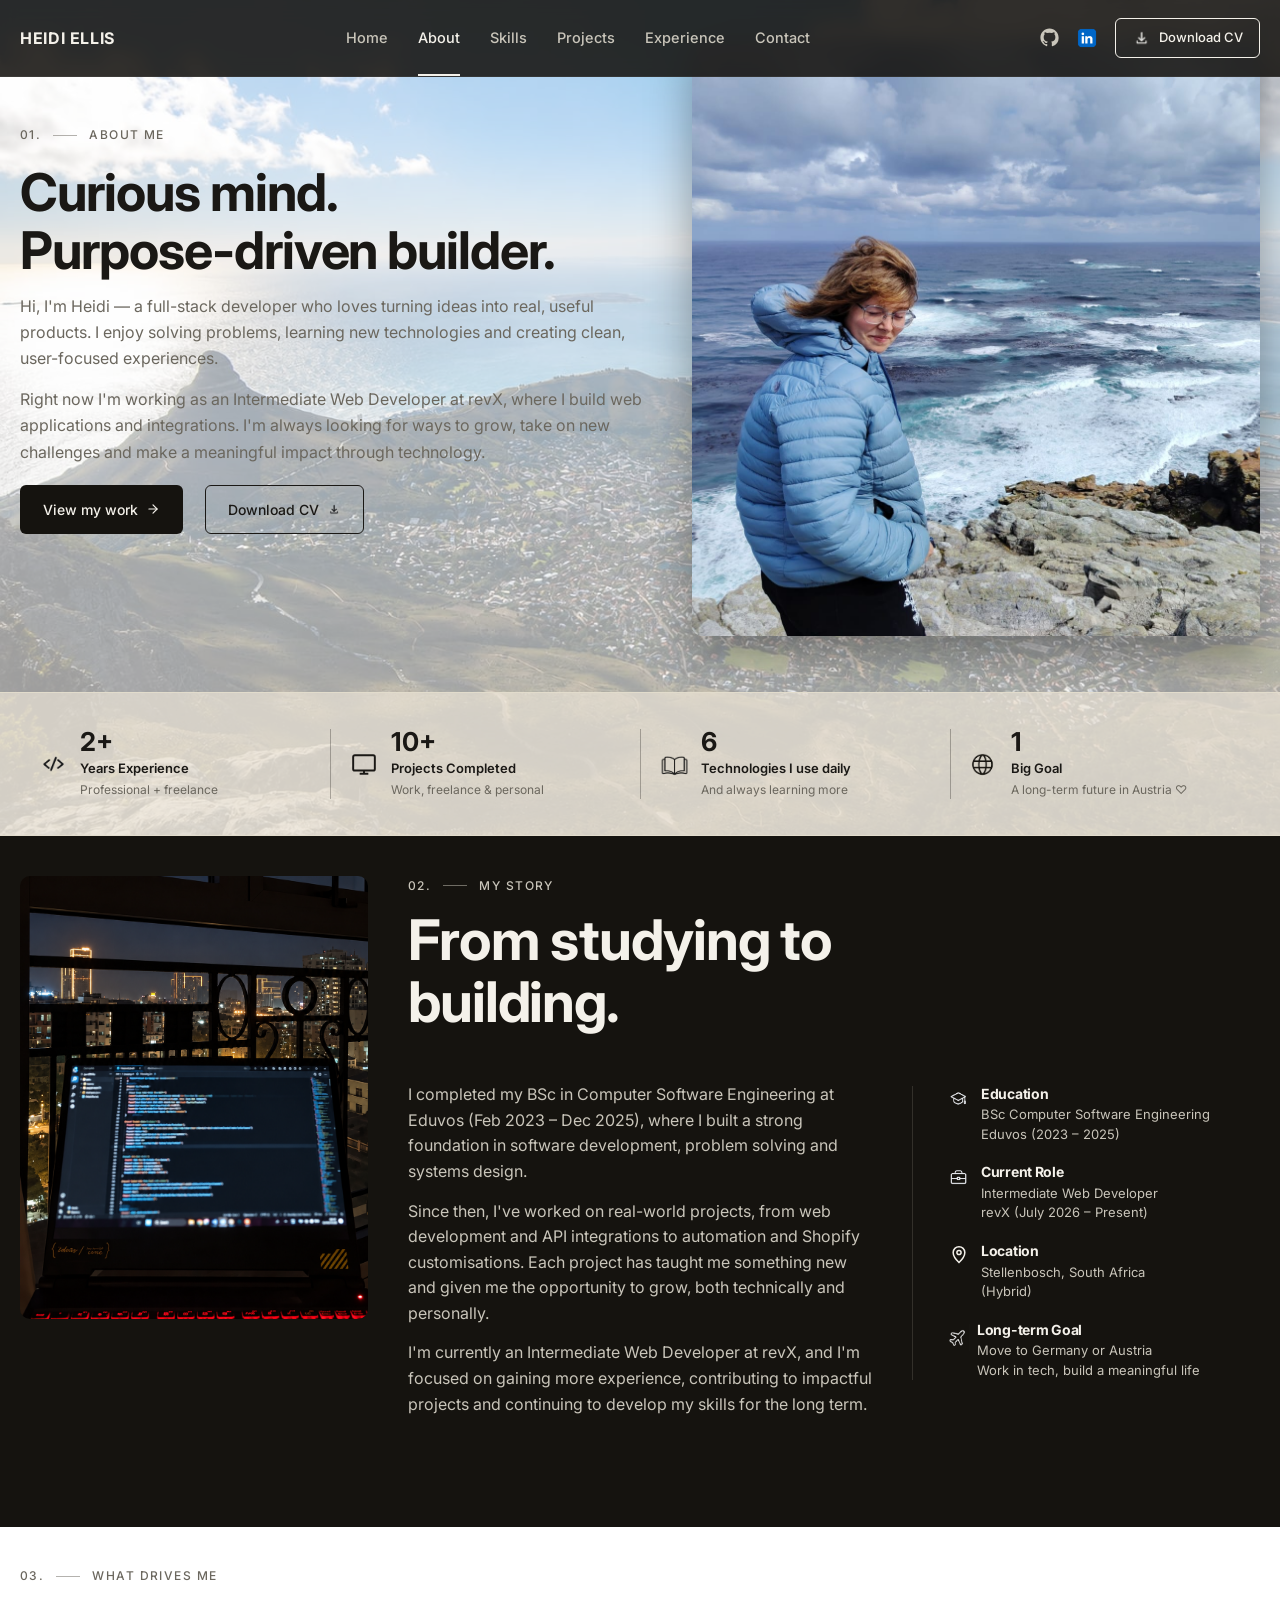
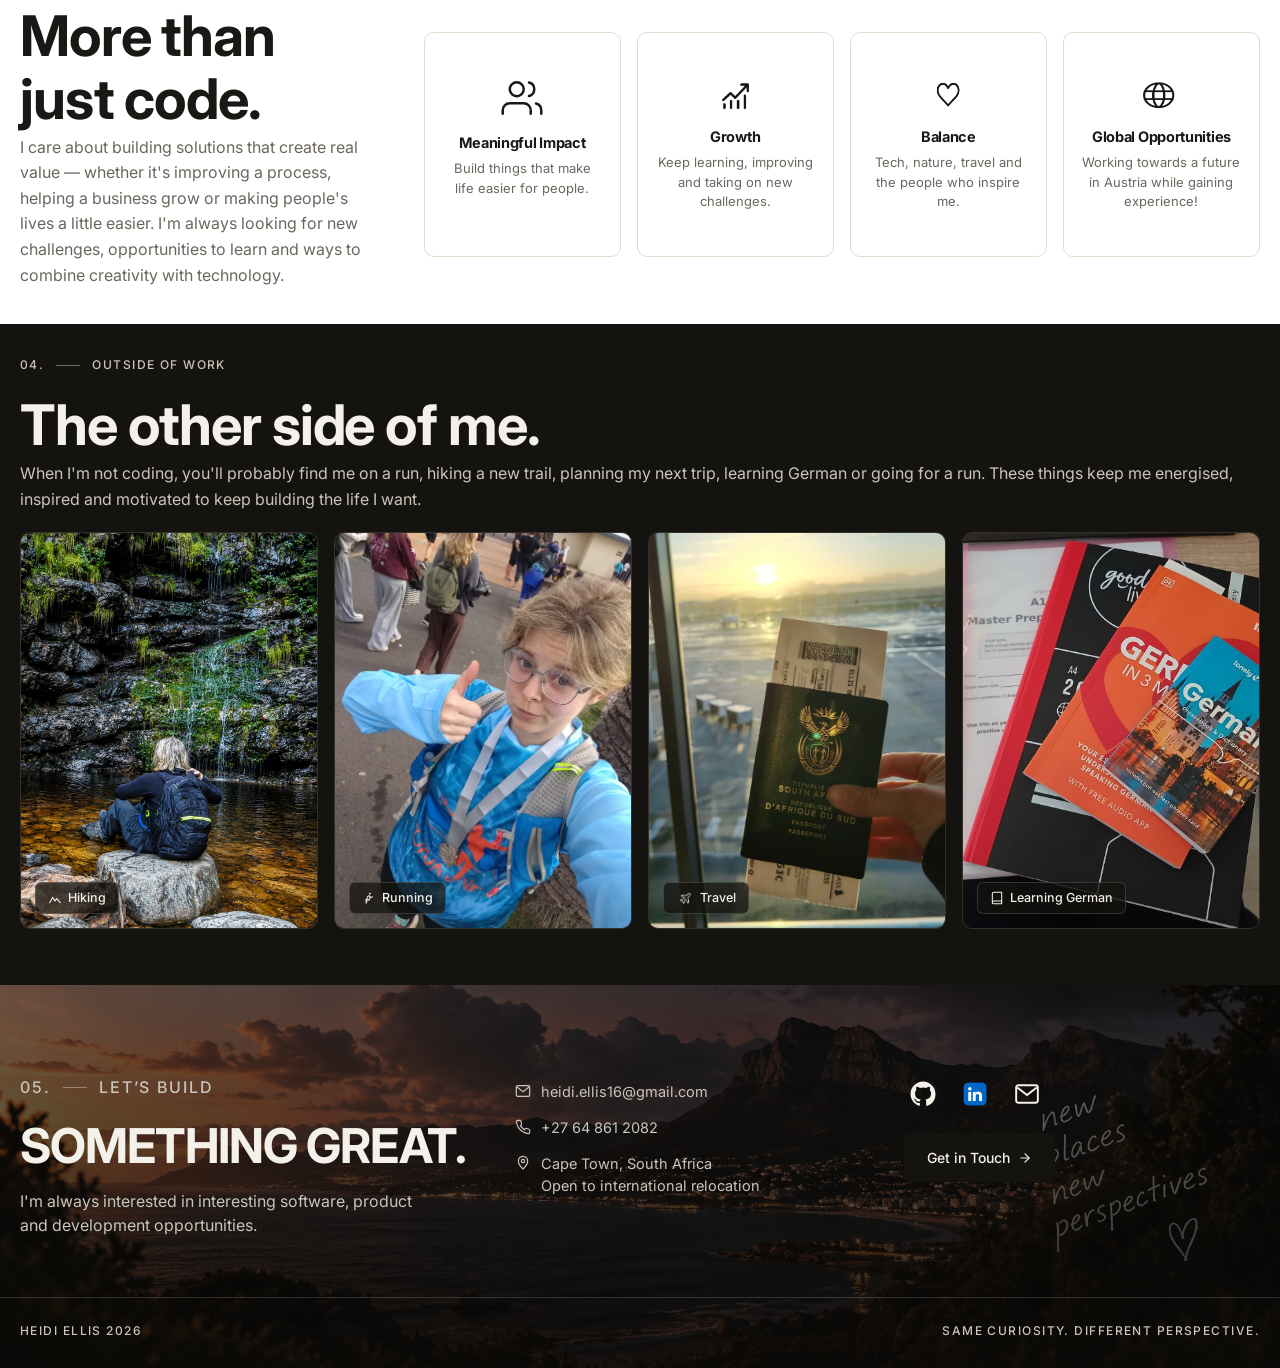
==== about.html @ 6832daf6 "about pages done" ====
<!DOCTYPE html>
<html lang="en">
<head>
<meta charset="UTF-8">
<meta name="viewport" content="width=device-width, initial-scale=1.0">
<title>About — Heidi Ellis</title>
<meta name="description" content="Get to know Heidi Ellis — a Full-Stack Developer building modern web applications, full-stack systems and AI-powered products.">
<link rel="preconnect" href="https://fonts.googleapis.com">
<link rel="preconnect" href="https://fonts.gstatic.com" crossorigin>
<link href="https://fonts.googleapis.com/css2?family=Inter:wght@400;500;600;700&family=Cormorant+Garamond:ital,wght@0,500;0,600;1,500;1,600&display=swap" rel="stylesheet">
<link rel="stylesheet" href="css/style.css">
</head>
<body>

<header class="navbar" id="navbar">
  <div class="nav-inner">
    <a href="index.html" class="logo">HEIDI ELLIS</a>

    <nav class="nav-links" id="navLinks">
      <a href="index.html">Home</a>
      <a href="about.html" class="active">About</a>
      <a href="index.html#skills">Skills</a>
      <a href="index.html#projects">Projects</a>
      <a href="index.html#experience">Experience</a>
      <a href="index.html#contact">Contact</a>
    </nav>

    <div class="nav-actions">
      <a href="#" class="icon-link" aria-label="GitHub" target="_blank" rel="noopener">
        <svg width="19" height="19" viewBox="0 0 24 24" fill="currentColor"><path d="M12 .5C5.65.5.5 5.65.5 12c0 5.08 3.29 9.39 7.86 10.91.57.1.78-.25.78-.55 0-.27-.01-1.17-.02-2.12-3.2.7-3.88-1.36-3.88-1.36-.52-1.34-1.28-1.69-1.28-1.69-1.05-.72.08-.7.08-.7 1.16.08 1.77 1.19 1.77 1.19 1.03 1.77 2.71 1.26 3.37.96.1-.75.4-1.26.73-1.55-2.55-.29-5.24-1.28-5.24-5.69 0-1.26.45-2.29 1.19-3.09-.12-.29-.52-1.46.11-3.05 0 0 .97-.31 3.18 1.18a11 11 0 0 1 5.8 0c2.2-1.49 3.17-1.18 3.17-1.18.64 1.59.24 2.76.12 3.05.74.8 1.19 1.83 1.19 3.09 0 4.42-2.69 5.39-5.25 5.68.41.36.78 1.07.78 2.16 0 1.56-.01 2.82-.01 3.2 0 .3.2.66.79.55A10.52 10.52 0 0 0 23.5 12C23.5 5.65 18.35.5 12 .5Z"/></svg>
      </a>
      <a href="#" class="icon-link" aria-label="LinkedIn" target="_blank" rel="noopener">
        <img src="Assets/Images/Icons/linked in logo.webp" alt="LinkedIn" width="24" height="24" class="linkedin-icon">
      </a>
      <a href="Assets/CV/Heidi-Ellis-CV.pdf" class="btn btn-rect-outline btn-small" download>
        <img src="Assets/Images/Icons/download.png" alt="" width="19" height="19" class="download-icon">
        Download CV
      </a>
    </div>

    <button class="nav-toggle" id="navToggle" aria-label="Toggle menu" aria-expanded="false">
      <span></span><span></span><span></span>
    </button>
  </div>
</header>

<section class="section about-page-hero">
  <img class="about-page-hero-bg" src="Assets/Images/About Imagese/about me 1.jpg" alt="">
  <div class="about-page-hero-scrim"></div>
  <div class="container">
    <div class="ap-hero-grid">
      <div class="ap-hero-heading">
        <p class="eyebrow">01. <span class="eyebrow-line"></span> ABOUT ME</p>
        <h1>Curious mind.<br>Purpose-driven builder.</h1>
      </div>

      <div class="ap-hero-photo">
        <img src="Assets/Images/About Imagese/image 9.jpg" alt="Heidi Ellis standing on a rocky coastal cliff overlooking the ocean">
      </div>

      <div class="ap-hero-body">
        <p>Hi, I'm Heidi — a full-stack developer who loves turning ideas into real, useful products. I enjoy solving problems, learning new technologies and creating clean, user-focused experiences.</p>
        <p>Right now I'm working as an Intermediate Web Developer at revX, where I build web applications and integrations. I'm always looking for ways to grow, take on new challenges and make a meaningful impact through technology.</p>
        <div class="ap-hero-actions">
          <a href="index.html#projects" class="btn btn-dark">
            View my work
            <svg width="14" height="14" viewBox="0 0 24 24" fill="none" stroke="currentColor" stroke-width="2" stroke-linecap="round" stroke-linejoin="round"><path d="M5 12h14"/><path d="m12 5 7 7-7 7"/></svg>
          </a>
          <a href="Assets/CV/Heidi-Ellis-CV.pdf" class="btn btn-outline-dark" download>
            Download CV
            <img src="Assets/Images/Icons/download.png" alt="" width="14" height="14">
          </a>
        </div>
      </div>
    </div>
  </div>

  <div class="stats-banner">
    <div class="container">
      <div class="stats-bar">
        <div class="stat">
          <img class="stat-icon" src="Assets/Images/Icons/problem solving.png" alt="" width="26" height="26">
          <div>
            <p class="stat-num">2+</p>
            <p class="stat-label">Years Experience</p>
            <p class="stat-sub">Professional + freelance</p>
          </div>
        </div>
        <div class="stat">
          <svg class="stat-icon" width="26" height="26" viewBox="0 0 24 24" fill="none" stroke="currentColor" stroke-width="1.8"><rect x="2" y="4" width="20" height="14" rx="1.5"/><path d="M8 21h8"/><path d="M12 18v3"/></svg>
          <div>
            <p class="stat-num">10+</p>
            <p class="stat-label">Projects Completed</p>
            <p class="stat-sub">Work, freelance &amp; personal</p>
          </div>
        </div>
        <div class="stat">
          <img class="stat-icon" src="Assets/Images/Icons/book.png" alt="" width="26" height="26">
          <div>
            <p class="stat-num">6</p>
            <p class="stat-label">Technologies I use daily</p>
            <p class="stat-sub">And always learning more</p>
          </div>
        </div>
        <div class="stat">
          <img class="stat-icon" src="Assets/Images/About Imagese/global opertunites .png" alt="" width="26" height="26">
          <div>
            <p class="stat-num">1</p>
            <p class="stat-label">Big Goal</p>
            <p class="stat-sub">A long-term future in Austria &#9825;</p>
          </div>
        </div>
      </div>
    </div>
  </div>
</section>

<section class="section about-page-story">
  <div class="container">
    <div class="story-grid">
      <div class="story-collage">
        <img src="Assets/Images/About Imagese/coding.png" alt="Laptop showing a code editor at night, with a city skyline visible through a balcony railing">
      </div>

      <div class="story-copy">
        <p class="eyebrow eyebrow-light">02. <span class="eyebrow-line"></span> MY STORY</p>
        <h2 class="section-title">From studying to building.</h2>
        <p>I completed my BSc in Computer Software Engineering at Eduvos (Feb 2023 &ndash; Dec 2025), where I built a strong foundation in software development, problem solving and systems design.</p>
        <p>Since then, I've worked on real-world projects, from web development and API integrations to automation and Shopify customisations. Each project has taught me something new and given me the opportunity to grow, both technically and personally.</p>
        <p>I'm currently an Intermediate Web Developer at revX, and I'm focused on gaining more experience, contributing to impactful projects and continuing to develop my skills for the long term.</p>
      </div>

      <div class="story-info">
        <div class="info-item">
          <img class="info-icon-lg" src="Assets/Images/About Imagese/Education icon.png" alt="" width="20" height="20">
          <div>
            <h3>Education</h3>
            <p>BSc Computer Software Engineering<br>Eduvos (2023 &ndash; 2025)</p>
          </div>
        </div>
        <div class="info-item">
          <img class="info-icon-lg" src="Assets/Images/About Imagese/Current role icon.png" alt="" width="20" height="20">
          <div>
            <h3>Current Role</h3>
            <p>Intermediate Web Developer<br>revX (July 2026 &ndash; Present)</p>
          </div>
        </div>
        <div class="info-item">
          <svg width="20" height="20" viewBox="0 0 24 24" fill="none" stroke="currentColor" stroke-width="1.8"><path d="M12 21s7-6.5 7-12a7 7 0 1 0-14 0c0 5.5 7 12 7 12Z"/><circle cx="12" cy="9" r="2.5"/></svg>
          <div>
            <h3>Location</h3>
            <p>Stellenbosch, South Africa<br>(Hybrid)</p>
          </div>
        </div>
        <div class="info-item">
          <img class="info-icon-sm" src="Assets/Images/Icons/plane.png" alt="" width="20" height="20">
          <div>
            <h3>Long-term Goal</h3>
            <p>Move to Germany or Austria<br>Work in tech, build a meaningful life</p>
          </div>
        </div>
      </div>
    </div>
  </div>
</section>

<section class="section about-page-drives">
  <div class="container">
    <div class="drives-layout">
      <div class="drives-copy">
        <p class="eyebrow">03. <span class="eyebrow-line"></span> WHAT DRIVES ME</p>
        <h2 class="section-title">More than just code.</h2>
        <p class="drives-intro">I care about building solutions that create real value &mdash; whether it's improving a process, helping a business grow or making people's lives a little easier. I'm always looking for new challenges, opportunities to learn and ways to combine creativity with technology.</p>
      </div>

      <div class="drives-grid">
        <div class="drive-card">
          <svg width="42" height="42" viewBox="0 0 24 24" fill="none" stroke="currentColor" stroke-width="1.4" stroke-linecap="round" stroke-linejoin="round"><path d="M17 21v-2a4 4 0 0 0-4-4H5a4 4 0 0 0-4 4v2"/><circle cx="9" cy="7" r="4"/><path d="M23 21v-2a4 4 0 0 0-3-3.87"/><path d="M16 3.13a4 4 0 0 1 0 7.75"/></svg>
          <h3>Meaningful Impact</h3>
          <p>Build things that make life easier for people.</p>
        </div>
        <div class="drive-card">
          <img src="Assets/Images/About Imagese/Growth icon.png" alt="" class="drive-icon">
          <h3>Growth</h3>
          <p>Keep learning, improving and taking on new challenges.</p>
        </div>
        <div class="drive-card">
          <img src="Assets/Images/About Imagese/Balance Icon.png" alt="" class="drive-icon">
          <h3>Balance</h3>
          <p>Tech, nature, travel and the people who inspire me.</p>
        </div>
        <div class="drive-card">
          <img src="Assets/Images/About Imagese/global opertunites .png" alt="" class="drive-icon">
          <h3>Global Opportunities</h3>
          <p>Working towards a future in Austria while gaining experience!</p>
        </div>
      </div>
    </div>
  </div>
</section>

<section class="section about-page-outside">
  <div class="container">
    <p class="eyebrow eyebrow-light">04. <span class="eyebrow-line"></span> OUTSIDE OF WORK</p>
    <h2 class="section-title">The other side of me.</h2>
    <p class="drives-intro">When I'm not coding, you'll probably find me on a run, hiking a new trail, planning my next trip, learning German or going for a run. These things keep me energised, inspired and motivated to keep building the life I want.</p>

    <div class="outside-grid">
      <div class="outside-card photo-placeholder">
        <img class="outside-card-img" src="Assets/Images/About Imagese/about me 3.jpg" alt="Sitting on a rock by a waterfall while hiking, with a backpack on">
        <span class="outside-tag">
          <svg width="14" height="14" viewBox="0 0 24 24" fill="none" stroke="currentColor" stroke-width="1.8" stroke-linecap="round" stroke-linejoin="round"><path d="m3 20 5-9 4 6 3-4 6 7"/></svg>
          Hiking
        </span>
      </div>
      <div class="outside-card photo-placeholder">
        <img class="outside-card-img" src="Assets/Images/About Imagese/image 11.jpg" alt="Selfie after a run, wearing a finisher's medal and giving a thumbs up">
        <span class="outside-tag">
          <svg width="14" height="14" viewBox="0 0 24 24" fill="none" stroke="currentColor" stroke-width="1.8" stroke-linecap="round" stroke-linejoin="round"><circle cx="13.5" cy="4.5" r="1.5" fill="currentColor" stroke="none"/><path d="m7 21 2-6 3 1 2-5"/><path d="m9 10 3-2 3 3 3-1"/><path d="m10 12-3 2v4"/></svg>
          Running
        </span>
      </div>
      <div class="outside-card photo-placeholder">
        <img class="outside-card-img" style="object-position: center 75%;" src="Assets/Images/About Imagese/about me 5.jpg" alt="Holding a South African passport and boarding pass at an airport gate at sunrise">
        <span class="outside-tag">
          <img src="Assets/Images/Icons/plane.png" alt="" width="18" height="18" class="icon-invert">
          Travel
        </span>
      </div>
      <div class="outside-card photo-placeholder">
        <img class="outside-card-img" style="object-position: center 75%; transform: scale(1.05);" src="Assets/Images/About Imagese/image 12.jpg" alt="German study books, phrasebooks and an A1 exam prep sheet on a desk">
        <span class="outside-tag">
          <svg width="14" height="14" viewBox="0 0 24 24" fill="none" stroke="currentColor" stroke-width="1.8" stroke-linecap="round" stroke-linejoin="round"><path d="M4 19.5A2.5 2.5 0 0 1 6.5 17H20"/><path d="M6.5 2H20v20H6.5A2.5 2.5 0 0 1 4 19.5v-15A2.5 2.5 0 0 1 6.5 2Z"/></svg>
          Learning German
        </span>
      </div>
    </div>
  </div>
</section>


<footer class="footer" id="contact">
  <img src="Assets/Images/footer.png" alt="Coastal view of Cape Town at dusk" class="footer-img">
  <div class="footer-scrim"></div>

  <div class="footer-content">
    <div class="container footer-grid">
      <div class="footer-intro">
        <p class="eyebrow eyebrow-light">05. <span class="eyebrow-line"></span> LET&rsquo;S BUILD</p>
        <h2>SOMETHING GREAT.</h2>
        <p>I'm always interested in interesting software, product and development opportunities.</p>
      </div>

      <div class="footer-contact">
        <a href="mailto:heidi.ellis16@gmail.com">
          <svg width="16" height="16" viewBox="0 0 24 24" fill="none" stroke="currentColor" stroke-width="1.8"><rect x="2" y="4" width="20" height="16" rx="2"/><path d="m3 6 9 7 9-7"/></svg>
          heidi.ellis16@gmail.com
        </a>
        <a href="tel:+27648612082">
          <svg width="16" height="16" viewBox="0 0 24 24" fill="none" stroke="currentColor" stroke-width="1.8"><path d="M22 16.9v3a2 2 0 0 1-2.2 2 19.8 19.8 0 0 1-8.6-3 19.5 19.5 0 0 1-6-6 19.8 19.8 0 0 1-3-8.7A2 2 0 0 1 4.1 2h3a2 2 0 0 1 2 1.7c.1 1 .3 2 .7 3a2 2 0 0 1-.4 2.1L8.1 10a16 16 0 0 0 6 6l1.2-1.3a2 2 0 0 1 2.1-.4c1 .4 2 .6 3 .7a2 2 0 0 1 1.6 2Z"/></svg>
          +27 64 861 2082
        </a>
        <p class="footer-loc">
          <svg width="16" height="16" viewBox="0 0 24 24" fill="none" stroke="currentColor" stroke-width="1.8"><path d="M12 21s7-6.5 7-12a7 7 0 1 0-14 0c0 5.5 7 12 7 12Z"/><circle cx="12" cy="9" r="2.5"/></svg>
          Cape Town, South Africa<br>Open to international relocation
        </p>
      </div>

      <div class="footer-cta">
        <div class="footer-socials">
          <a href="#" aria-label="GitHub" target="_blank" rel="noopener">
            <svg width="26" height="26" viewBox="0 0 24 24" fill="currentColor"><path d="M12 .5C5.65.5.5 5.65.5 12c0 5.08 3.29 9.39 7.86 10.91.57.1.78-.25.78-.55 0-.27-.01-1.17-.02-2.12-3.2.7-3.88-1.36-3.88-1.36-.52-1.34-1.28-1.69-1.28-1.69-1.05-.72.08-.7.08-.7 1.16.08 1.77 1.19 1.77 1.19 1.03 1.77 2.71 1.26 3.37.96.1-.75.4-1.26.73-1.55-2.55-.29-5.24-1.28-5.24-5.69 0-1.26.45-2.29 1.19-3.09-.12-.29-.52-1.46.11-3.05 0 0 .97-.31 3.18 1.18a11 11 0 0 1 5.8 0c2.2-1.49 3.17-1.18 3.17-1.18.64 1.59.24 2.76.12 3.05.74.8 1.19 1.83 1.19 3.09 0 4.42-2.69 5.39-5.25 5.68.41.36.78 1.07.78 2.16 0 1.56-.01 2.82-.01 3.2 0 .3.2.66.79.55A10.52 10.52 0 0 0 23.5 12C23.5 5.65 18.35.5 12 .5Z"/></svg>
          </a>
          <a href="#" aria-label="LinkedIn" target="_blank" rel="noopener">
            <img src="Assets/Images/Icons/linked in logo.webp" alt="LinkedIn" width="30" height="30" class="linkedin-icon">
          </a>
          <a href="mailto:heidi.ellis16@gmail.com" aria-label="Email">
            <svg width="26" height="26" viewBox="0 0 24 24" fill="none" stroke="currentColor" stroke-width="1.8"><rect x="2" y="4" width="20" height="16" rx="2"/><path d="m3 6 9 7 9-7"/></svg>
          </a>
        </div>
        <a href="mailto:heidi.ellis16@gmail.com" class="btn btn-dark">
          Get in Touch
          <svg width="14" height="14" viewBox="0 0 24 24" fill="none" stroke="currentColor" stroke-width="2" stroke-linecap="round" stroke-linejoin="round"><path d="M5 12h14"/><path d="m12 5 7 7-7 7"/></svg>
        </a>
      </div>
    </div>

    <div class="footer-bottom container">
      <span>HEIDI ELLIS 2026</span>
      <span>SAME CURIOSITY. DIFFERENT PERSPECTIVE.</span>
    </div>
  </div>
</footer>

<script src="js/script.js"></script>
</body>
</html>
---- css/style.css ----
/* ---------- Reset & base ---------- */
* { margin: 0; padding: 0; box-sizing: border-box; }

:root {
  --dark: #15130f;
  --dark-2: #1c1a15;
  --cream: #f3efe6;
  --cream-2: #ece5d8;
  --peach: #e8ad83;
  --peach-dark: #dd9a68;
  --text-dark: #1a1815;
  --text-muted: #6b675e;
  --text-light: #f4f1ea;
  --text-light-muted: #c9c5ba;
  --border-light: #e2dccc;
  --border-dark: #33302a;
  --radius: 10px;
  --max-width: 1400px;
}

html { scroll-behavior: smooth; }

body {
  font-family: 'Inter', system-ui, sans-serif;
  font-size: 16px;
  font-weight: 400;
  color: var(--text-dark);
  background: var(--cream);
  line-height: 1.5;
  -webkit-font-smoothing: antialiased;
}

img { display: block; max-width: 100%; }

h1, h2, h3 {
  font-family: 'Inter', system-ui, sans-serif;
  font-weight: 700;
  line-height: 1.12;
  letter-spacing: -0.02em;
}

a { color: inherit; text-decoration: none; }

.container {
  max-width: var(--max-width);
  margin: 0 auto;
  padding: 0 20px;
}

.section { padding: 96px 0; scroll-margin-top: 76px; }
.footer { scroll-margin-top: 76px; }

@media (max-width: 640px) {
  .section { padding: 64px 0; }
  .container { padding: 0 16px; }
}

/* ---------- Buttons ---------- */
.btn {
  display: inline-flex;
  align-items: center;
  gap: 8px;
  padding: 13px 22px;
  border-radius: 6px;
  font-size: 14px;
  font-weight: 500;
  border: 1px solid transparent;
  cursor: pointer;
  white-space: nowrap;
  transition: transform 0.15s ease, background 0.15s ease, border-color 0.15s ease, opacity 0.15s ease;
}
.btn:hover { transform: translateY(-1px); }

.btn-accent { background: var(--peach); color: var(--text-dark); }
.btn-accent:hover { background: var(--peach-dark); }

.btn-outline { background: transparent; border-color: rgba(244,241,234,0.55); color: var(--text-light); }
.btn-outline:hover { border-color: var(--text-light); }

.btn-dark { background: var(--dark); color: var(--text-light); }
.btn-dark:hover { background: #000; }

.btn-rect-outline {
  background: transparent;
  border: 1.5px solid var(--text-light);
  color: var(--text-light);
  border-radius: 6px;
}
.btn-rect-outline:hover { background: rgba(255,255,255,0.1); }

.btn-outline-dark {
  background: transparent;
  border: 1.5px solid var(--text-dark);
  color: var(--text-dark);
  border-radius: 6px;
}
.btn-outline-dark:hover { background: rgba(26,24,21,0.06); }

.btn-small { padding: 9px 16px; font-size: 13px; }

/* ---------- Navbar ---------- */
.navbar {
  position: fixed;
  top: 0; left: 0; right: 0;
  z-index: 100;
  background: rgba(21, 19, 15, 0.88);
  backdrop-filter: blur(8px);
  border-bottom: 1px solid rgba(255,255,255,0.06);
}

.nav-inner {
  max-width: var(--max-width);
  margin: 0 auto;
  padding: 18px 20px;
  display: flex;
  align-items: stretch;
  justify-content: space-between;
  gap: 24px;
}

.logo {
  font-family: 'Inter', sans-serif;
  font-weight: 700;
  letter-spacing: 0.04em;
  font-size: 16px;
  color: var(--text-light);
  flex-shrink: 0;
  display: flex;
  align-items: center;
}

.nav-links {
  display: flex;
  gap: 30px;
  font-size: 14.5px;
  font-weight: 500;
  color: var(--text-light-muted);
}
.nav-links a {
  position: relative;
  display: flex;
  align-items: center;
  transition: color 0.15s ease;
}
.nav-links a:hover, .nav-links a.active { color: var(--text-light); }
.nav-links a.active::after {
  content: "";
  position: absolute;
  left: 0; right: 0; bottom: -18px;
  height: 2px;
  background: var(--text-light);
}

.nav-actions {
  display: flex;
  align-items: center;
  gap: 16px;
  flex-shrink: 0;
}

.icon-link { color: var(--text-light-muted); display: flex; transition: color 0.15s ease, opacity 0.15s ease; }
.icon-link:hover { color: var(--text-light); opacity: 0.85; }

.linkedin-icon { border-radius: 5px; display: block; }
.download-icon { filter: invert(1); display: block; }
.icon-invert { filter: invert(1); display: inline-block; }
.plane-icon {
  display: block;
  opacity: 0.9;
  filter: invert(1);
}

.nav-toggle {
  display: none;
  flex-direction: column;
  align-items: center;
  justify-content: center;
  gap: 5px;
  background: none;
  border: none;
  cursor: pointer;
  padding: 6px;
}
.nav-toggle span {
  width: 22px; height: 2px;
  background: var(--text-light);
  border-radius: 2px;
  transition: transform 0.2s ease, opacity 0.2s ease;
}

@media (max-width: 860px) {
  .nav-links { display: none; }
  .nav-actions .btn-small span, .nav-actions .btn-small { display: none; }
  .nav-toggle { display: flex; }

  .navbar.open .nav-links {
    display: flex;
    flex-direction: column;
    align-items: flex-start;
    position: absolute;
    top: 100%; left: 0; right: 0;
    background: var(--dark);
    padding: 20px 32px;
    gap: 16px;
    border-bottom: 1px solid rgba(255,255,255,0.08);
  }
  .navbar.open .nav-links a.active::after { bottom: -6px; }
}

/* ---------- Hero ---------- */
.hero {
  position: relative;
  min-height: 100vh;
  display: flex;
  align-items: flex-end;
  overflow: hidden;
  background: var(--dark);
}

.hero-img {
  position: absolute;
  inset: 0;
  width: 100%;
  height: 100%;
  object-fit: cover;
  object-position: center 30%;
}

.hero-scrim {
  position: absolute;
  inset: 0;
  background: linear-gradient(to top, rgba(10,9,7,0.85) 0%, rgba(10,9,7,0.15) 35%, rgba(10,9,7,0) 60%);
}

.hero-content {
  position: relative;
  z-index: 2;
  width: 100%;
  padding: 0 20px 72px;
  max-width: var(--max-width);
  margin: 0 auto;
  color: var(--text-light);
}

.hero-meta {
  display: flex;
  flex-wrap: wrap;
  align-items: center;
  gap: 12px;
  font-size: 14px;
  color: var(--text-light-muted);
  margin-bottom: 24px;
}
.hero-meta-item { display: inline-flex; align-items: center; gap: 6px; }
.hero-meta-sep { opacity: 0.5; }

.hero-buttons { display: flex; flex-wrap: wrap; gap: 14px; }
.hero-buttons .btn { border-radius: 6px; }

/* Above this width, size the hero to the image's own aspect ratio so the
   overlay sits exactly under the tagline baked into the artwork. */
@media (min-width: 901px) {
  .hero {
    min-height: 0;
    width: 100%;
    aspect-ratio: 1672 / 941;
  }
  .hero-img { object-position: center; }
  .hero-scrim { background: linear-gradient(to top, rgba(10,9,7,0.35) 0%, rgba(10,9,7,0) 40%); }

  .hero-content {
    position: absolute;
    top: 49%;
    left: 4.5%;
    width: auto;
    max-width: 42%;
    padding: 0;
    margin: 0;
  }
  .hero-content .hero-meta {
    font-size: clamp(10.5px, 1vw, 13px);
    gap: clamp(6px, 0.6vw, 10px);
    margin-bottom: clamp(6px, 0.8vw, 12px);
    margin-left: 10px;
  }
  .hero-content .hero-meta svg {
    width: clamp(11px, 1vw, 14px);
    height: clamp(11px, 1vw, 14px);
  }
  .hero-content .hero-meta .plane-icon {
    width: clamp(20px, 1.9vw, 25px);
    height: clamp(20px, 1.9vw, 25px);
  }
  .hero-content .hero-buttons { gap: clamp(5px, 0.5vw, 8px); margin-left: 10px; }
  .hero-content .hero-buttons .btn {
    padding: clamp(5px, 0.45vw, 7px) clamp(9px, 0.9vw, 13px);
    font-size: clamp(9.5px, 0.8vw, 11.5px);
  }
  .hero-content .hero-buttons .btn svg,
  .hero-content .hero-buttons .btn img {
    width: clamp(11px, 0.95vw, 15px);
    height: clamp(11px, 0.95vw, 15px);
  }
}

@media (max-width: 900px) {
  .hero {
    min-height: 0;
    width: 100%;
    height: calc(66px + 100vw * 1672 / 941);
    background: var(--dark);
  }
  .hero-img {
    top: 66px;
    height: calc(100vw * 1672 / 941);
    object-position: center;
  }
  .hero-scrim {
    top: 66px;
    background: linear-gradient(to bottom, rgba(10,9,7,0.3) 0%, rgba(10,9,7,0) 25%);
  }

  .hero-content {
    position: absolute;
    top: calc(66px + 116vw);
    left: 7vw;
    width: auto;
    max-width: 86vw;
    padding: 14px 16px;
    margin: 0;
    background: rgba(10, 9, 7, 0.82);
    border-radius: 12px;
    text-align: center;
  }
  .hero-content .hero-meta {
    font-size: clamp(11px, 3vw, 14px);
    gap: 8px;
    margin-bottom: 10px;
    justify-content: center;
  }
  .hero-content .hero-meta-sep { display: none; }
  .hero-content .hero-meta svg {
    width: clamp(12px, 3.2vw, 15px);
    height: clamp(12px, 3.2vw, 15px);
  }
  .hero-content .hero-meta .plane-icon {
    width: clamp(16px, 4vw, 20px);
    height: clamp(16px, 4vw, 20px);
  }
  .hero-content .hero-buttons { gap: 32px; justify-content: center; }
  .hero-content .hero-buttons .btn {
    padding: 9px 16px;
    font-size: clamp(11px, 3vw, 13px);
  }
}

/* ---------- Eyebrow / section heads ---------- */
.eyebrow {
  display: flex;
  align-items: center;
  gap: 12px;
  font-family: 'Inter', sans-serif;
  font-size: 12px;
  font-weight: 500;
  letter-spacing: 0.12em;
  text-transform: uppercase;
  color: var(--text-muted);
  margin-bottom: 20px;
}
.eyebrow-light { color: var(--text-light-muted); }
.eyebrow-line { width: 24px; height: 1px; background: currentColor; opacity: 0.5; }

.section-head {
  display: flex;
  align-items: center;
  justify-content: space-between;
  gap: 16px;
  flex-wrap: wrap;
}

.section-title {
  font-size: clamp(34px, 4.5vw, 56px);
  margin-bottom: 48px;
}

.link-arrow, .link-code {
  display: inline-flex;
  align-items: center;
  gap: 6px;
  font-size: 14px;
  font-weight: 500;
  white-space: nowrap;
  transition: opacity 0.15s ease;
}
.link-arrow:hover, .link-code:hover { opacity: 0.65; }

.script-note {
  font-family: 'Cormorant Garamond', serif;
  font-style: italic;
  font-weight: 600;
  color: var(--text-muted);
  font-size: 20px;
  margin: 6px 0 40px;
}

/* ---------- About ---------- */
.section-about { background: var(--cream); padding: 36px 0; }
.section-about .container { padding-left: 0; }

.about-grid {
  display: grid;
  grid-template-columns: 1.1fr 1fr;
  gap: 64px;
  align-items: stretch;
}
.about-grid > * { min-width: 0; }

.about-features {
  border-left: 1px solid var(--border-light);
  padding-left: 48px;
}

.about-copy h2 { font-size: clamp(26px, 3vw, 34px); margin-bottom: 14px; }
.about-copy p {
  color: var(--text-muted);
  line-height: 1.55;
  margin-bottom: 12px;
}
.about-copy .btn { margin-top: 14px; border-radius: 6px; }

.about-features {
  display: grid;
  grid-template-columns: 1fr 1fr;
  gap: 40px 36px;
}
.feature-icon { height: 24px; width: auto; margin-bottom: 12px; }
.feature h3 { font-size: 17px; margin-bottom: 5px; }
.feature p { font-size: 14px; color: var(--text-muted); }

@media (max-width: 900px) {
  .section-about .container { padding-left: 20px; }
  .about-grid { grid-template-columns: 1fr; gap: 40px; }
  .about-features { border-left: none; padding-left: 0; }
}
@media (max-width: 640px) {
  .section-about .container { padding-left: 16px; }
}
@media (max-width: 520px) {
  .about-features { grid-template-columns: 1fr; gap: 28px; }
}

/* ---------- Projects ---------- */
.section-projects { background: var(--cream); color: var(--text-dark); padding-top: 24px; }

.projects-head {
  display: flex;
  align-items: flex-end;
  justify-content: space-between;
  gap: 24px;
  flex-wrap: wrap;
  margin-bottom: 44px;
}
.projects-head .section-title { margin-bottom: 0; }

.projects-grid {
  display: grid;
  grid-template-columns: repeat(3, 1fr);
  gap: 24px;
}

.project-card {
  background: #fff;
  border: 1px solid var(--border-light);
  color: var(--text-dark);
  border-radius: var(--radius);
  overflow: hidden;
  display: flex;
  flex-direction: column;
}

.project-preview {
  height: 180px;
  position: relative;
  overflow: hidden;
}
.preview-topbar {
  display: flex;
  gap: 6px;
  padding: 10px 12px;
}
.preview-topbar span {
  width: 8px; height: 8px; border-radius: 50%;
  background: rgba(255,255,255,0.35);
}
.preview-topbar-dark span { background: rgba(255,255,255,0.2); }

.preview-deutschchat {
  background: linear-gradient(155deg, #7c6fd6, #a794f0);
  color: #fff;
}
.preview-body { padding: 4px 16px 16px; }
.preview-title { font-family: 'Inter', sans-serif; font-weight: 700; font-size: 15px; margin-bottom: 4px; }
.preview-sub { font-size: 11px; opacity: 0.85; margin-bottom: 10px; line-height: 1.35; }
.chat-bubble {
  background: rgba(255,255,255,0.16);
  border-radius: 10px 10px 10px 2px;
  font-size: 11px;
  padding: 7px 10px;
  display: inline-block;
  margin-bottom: 8px;
}
.chat-input {
  background: rgba(255,255,255,0.92);
  color: #4a3f8a;
  border-radius: 999px;
  font-size: 11px;
  padding: 7px 12px;
  max-width: 75%;
}

.preview-fyndit { background: #e7f3ec; }
.preview-body-split { display: flex; height: calc(100% - 30px); padding: 0; }
.preview-sidebar {
  width: 30%;
  background: #cfe8db;
  display: flex;
  flex-direction: column;
  gap: 8px;
  padding: 12px 10px;
}
.preview-sidebar span { height: 6px; border-radius: 3px; background: rgba(30,90,60,0.35); }
.preview-sidebar span:first-child { width: 60%; background: #2f7d5a; }
.preview-map {
  flex: 1;
  background: repeating-linear-gradient(45deg, #d7ecdf, #d7ecdf 10px, #cfe6d7 10px, #cfe6d7 20px);
  display: flex;
  align-items: center;
  justify-content: center;
  color: #2f7d5a;
}

.preview-csharp { background: #241f38; color: #fff; }
.preview-body-code { position: relative; padding: 4px 16px 16px; height: calc(100% - 30px); }
.code-lines { display: flex; flex-direction: column; gap: 8px; width: 55%; }
.code-lines span { height: 6px; border-radius: 3px; background: rgba(163,148,240,0.4); }
.code-lines span:nth-child(1) { width: 80%; }
.code-lines span:nth-child(2) { width: 55%; }
.code-lines span:nth-child(3) { width: 90%; }
.code-lines span:nth-child(4) { width: 40%; }
.code-lines span:nth-child(5) { width: 65%; }
.csharp-badge {
  position: absolute;
  right: 16px; bottom: 16px;
  width: 46px; height: 46px;
  border-radius: 10px;
  background: #6d4fd6;
  display: flex; align-items: center; justify-content: center;
  font-family: 'Inter', sans-serif;
  font-weight: 700;
  font-size: 16px;
}

.project-body { padding: 22px 22px 24px; display: flex; flex-direction: column; gap: 14px; flex: 1; }
.project-title-row {
  display: flex;
  flex-direction: column;
  align-items: flex-start;
  gap: 8px;
}
.project-title-row h3 { font-size: 18px; }

.badge {
  font-size: 11px;
  font-weight: 500;
  padding: 4px 10px;
  border-radius: 6px;
  white-space: nowrap;
}
.badge-personal { background: #f5ded0; color: #8a4a25; }
.badge-client { background: #d9e9ff; color: #2454a0; }
.badge-building { background: #e3ddf5; color: #5a3ea8; }
.badge-inline { margin-left: 8px; }

.project-body p { font-size: 14px; color: var(--text-muted); flex: 1; }

.tags { display: flex; flex-wrap: wrap; gap: 8px; }
.tags span {
  font-size: 11.5px;
  font-family: 'Inter', sans-serif;
  font-weight: 500;
  background: var(--cream-2);
  border: 1px solid var(--border-light);
  padding: 4px 9px;
  border-radius: 6px;
  color: var(--text-muted);
}

.project-links { display: flex; flex-wrap: wrap; align-items: center; gap: 10px; padding-top: 4px; }
.project-links .link-arrow,
.project-links .link-code {
  flex: 1 1 0%;
  justify-content: center;
  border: 1px solid var(--border-light);
  border-radius: 6px;
  padding: 8px 14px;
}
.project-links .link-arrow:hover,
.project-links .link-code:hover {
  border-color: var(--text-dark);
  opacity: 1;
}
.link-soon { display: inline-flex; align-items: center; gap: 6px; font-size: 14px; color: var(--text-muted); }

@media (max-width: 900px) {
  .projects-grid { grid-template-columns: 1fr; }
}
@media (max-width: 640px) {
  .projects-head { margin-bottom: 28px; }
  .projects-head .section-title { margin-bottom: 6px; }
  .projects-head .link-arrow { flex-basis: 100%; }

  .projects-grid {
    display: flex;
    overflow-x: auto;
    scroll-snap-type: x mandatory;
    gap: 14px;
    margin-top: 24px;
    padding-bottom: 6px;
    -webkit-overflow-scrolling: touch;
    scrollbar-width: none;
  }
  .projects-grid::-webkit-scrollbar { display: none; }
  .project-card {
    flex: 0 0 84%;
    scroll-snap-align: start;
  }
}

/* ---------- Experience ---------- */
.section-experience { background: var(--dark); color: var(--text-light); padding-top: 36px; padding-bottom: 36px; }

.experience-head {
  display: flex;
  align-items: flex-end;
  justify-content: space-between;
  gap: 24px;
  flex-wrap: wrap;
  margin-bottom: 44px;
}
.experience-head .section-title { margin-bottom: 0; }

@media (max-width: 640px) {
  .experience-head { margin-bottom: 28px; }
  .experience-head .section-title { margin-bottom: 6px; }
  .experience-head .link-arrow { flex-basis: 100%; }
}

.timeline {
  display: grid;
  grid-template-columns: repeat(3, 1fr);
  gap: 32px;
  position: relative;
}
.timeline::before {
  content: "";
  position: absolute;
  top: 6px; left: 0; right: 0;
  height: 1px;
  background: var(--border-dark);
}
.timeline-item { position: relative; padding-top: 28px; }
.timeline-dot {
  position: absolute;
  top: 0; left: 0;
  width: 12px; height: 12px;
  border-radius: 50%;
  background: var(--peach);
  border: 3px solid var(--dark);
  outline: 1px solid var(--border-dark);
}
.timeline-date {
  font-family: 'Inter', sans-serif;
  font-size: 12px;
  font-weight: 500;
  letter-spacing: 0.08em;
  text-transform: uppercase;
  color: var(--text-light-muted);
  margin-bottom: 10px;
}
.timeline-item h3 { font-size: 17px; margin-bottom: 6px; }
.timeline-org { font-size: 14px; color: var(--text-light); margin-bottom: 4px; }
.timeline-loc { font-size: 13px; color: var(--text-light-muted); }

@media (max-width: 780px) {
  .timeline { grid-template-columns: 1fr; gap: 36px; }
  .timeline::before { top: 0; bottom: 0; left: 6px; right: auto; width: 1px; height: auto; }
}

/* ---------- Skills ---------- */
.section-skills { background: var(--dark); color: var(--text-light); padding: 36px 0; }

.skills-title-row {
  display: flex;
  align-items: flex-end;
  justify-content: space-between;
  gap: 24px;
  flex-wrap: wrap;
}
.skills-title-row .section-title { margin-bottom: 0; }

.skills-grid {
  display: grid;
  grid-template-columns: repeat(6, 1fr);
  gap: 16px;
  margin-top: 44px;
}
.skill-card {
  border: 1px solid var(--border-dark);
  border-radius: var(--radius);
  padding: 20px 18px;
}
.skill-card-head {
  display: flex;
  align-items: center;
  gap: 8px;
  margin-bottom: 10px;
}
.skill-card svg { color: var(--peach); flex-shrink: 0; }
.skill-card h3 { font-size: 14px; }
.skill-card p { font-size: 12.5px; color: var(--text-light-muted); line-height: 1.55; }

@media (max-width: 1024px) {
  .skills-grid { grid-template-columns: repeat(3, 1fr); }
}
@media (max-width: 640px) {
  .skills-grid {
    display: flex;
    overflow-x: auto;
    scroll-snap-type: x mandatory;
    gap: 14px;
    margin-top: 32px;
    padding-bottom: 6px;
    -webkit-overflow-scrolling: touch;
    scrollbar-width: none;
  }
  .skills-grid::-webkit-scrollbar { display: none; }
  .skill-card {
    flex: 0 0 78%;
    scroll-snap-align: start;
  }
}

/* ---------- Footer ---------- */
.footer {
  position: relative;
  overflow: hidden;
  color: var(--text-light);
}
.footer-img {
  position: absolute;
  inset: 0;
  width: 100%;
  height: 100%;
  object-fit: cover;
  object-position: center 65%;
}
.footer-scrim {
  position: absolute;
  inset: 0;
  background: linear-gradient(180deg, rgba(10,9,7,0.55) 0%, rgba(10,9,7,0.72) 55%, rgba(10,9,7,0.9) 100%);
}
.footer-content { position: relative; z-index: 2; padding-top: 90px; }

.footer-grid {
  display: grid;
  grid-template-columns: 1.3fr 1fr 1fr;
  gap: 32px;
  padding-bottom: 60px;
  border-bottom: 1px solid rgba(255,255,255,0.15);
}

.footer-intro h2 { font-size: clamp(32px, 4vw, 48px); margin: 6px 0 16px; }
.footer-intro p { color: var(--text-light-muted); max-width: 42ch; font-size: 16px; }

.footer-contact { display: flex; flex-direction: column; gap: 14px; font-size: 14.5px; padding-top: 6px; }
.footer-contact a, .footer-contact .footer-loc {
  display: flex; align-items: flex-start; gap: 10px;
  color: var(--text-light-muted);
}
.footer-contact a:hover { color: var(--text-light); }
.footer-contact svg { flex-shrink: 0; margin-top: 2px; }

.footer-cta { display: flex; flex-direction: column; align-items: flex-start; gap: 20px; }
.footer-socials { display: flex; gap: 14px; }
.footer-socials a {
  width: 38px; height: 38px;
  display: flex; align-items: center; justify-content: center;
  color: var(--text-light);
  transition: opacity 0.15s ease;
}
.footer-socials a:hover { opacity: 0.7; }

.footer-bottom {
  display: flex;
  align-items: center;
  justify-content: space-between;
  flex-wrap: wrap;
  gap: 10px;
  padding: 24px 20px 28px;
  font-family: 'Inter', sans-serif;
  font-size: 12px;
  font-weight: 500;
  letter-spacing: 0.12em;
  text-transform: uppercase;
  color: var(--text-light-muted);
}

@media (max-width: 860px) {
  .footer-grid { grid-template-columns: 1fr; }
  .footer-cta { align-items: flex-start; }
}

/* ---------- About page ---------- */
.note {
  font-family: 'Cormorant Garamond', serif;
  font-style: italic;
  font-weight: 600;
  font-size: 17px;
  color: var(--text-muted);
}

.photo-placeholder {
  display: flex;
  align-items: center;
  justify-content: center;
  background: var(--cream-2);
  border: 1.5px dashed var(--border-light);
  border-radius: var(--radius);
  color: var(--text-muted);
  font-size: 13px;
  overflow: hidden;
  position: relative;
}

/* Hero */
.about-page-hero {
  position: relative;
  overflow: hidden;
  padding-top: 40px;
  padding-bottom: 0;
  background: #fff;
}
.about-page-hero-bg {
  position: absolute;
  inset: 0;
  width: 100%;
  height: 100%;
  object-fit: cover;
  z-index: 0;
}
.about-page-hero-scrim {
  position: absolute;
  inset: 0;
  background: rgba(255, 255, 255, 0.62);
  z-index: 0;
}
.about-page-hero > .container,
.about-page-hero > .stats-banner {
  position: relative;
  z-index: 1;
}
.about-page-hero > .stats-banner { background: rgba(236, 229, 216, 0.68); }
.ap-hero-grid {
  display: grid;
  grid-template-columns: 1.1fr 1fr;
  grid-template-areas:
    "heading photo"
    "body    photo";
  gap: 12px 48px;
  margin-bottom: 56px;
}
.ap-hero-heading { grid-area: heading; align-self: end; }
.ap-hero-body { grid-area: body; align-self: start; }
.ap-hero-heading h1 {
  font-size: clamp(34px, 4.5vw, 52px);
  margin-bottom: 0;
}
.ap-hero-body p { color: var(--text-muted); line-height: 1.65; margin-bottom: 14px; }
.ap-hero-actions { display: flex; align-items: center; gap: 22px; flex-wrap: wrap; margin: 20px 0 16px; }
.ap-hero-photo {
  grid-area: photo;
  aspect-ratio: 1 / 1.05;
  width: 100%;
  align-self: center;
  border-radius: var(--radius);
  overflow: hidden;
  box-shadow: 0 20px 45px rgba(0, 0, 0, 0.35);
}
.ap-hero-photo img { width: 100%; height: 100%; object-fit: cover; object-position: 25% center; display: block; }

.stats-banner {
  background: var(--cream-2);
  border-top: 1px solid var(--border-light);
  border-bottom: 1px solid var(--border-light);
  padding: 36px 0;
  margin-top: 40px;
}
.stats-bar {
  display: grid;
  grid-template-columns: repeat(4, 1fr);
}
.stat {
  display: flex;
  align-items: center;
  gap: 14px;
  text-align: left;
  padding: 0 20px;
  border-left: 1px solid rgba(26, 24, 21, 0.3);
}
.stat:first-child { border-left: none; }
.stat-icon { color: var(--text-dark); flex-shrink: 0; height: 26px; width: 26px; object-fit: contain; }
img.stat-icon { height: 37px; width: 37px; margin: -5.5px; }
.stat-num { font-family: 'Inter', sans-serif; font-weight: 700; font-size: 26px; line-height: 1; margin-bottom: 4px; }
.stat-label { font-size: 13px; font-weight: 600; margin-bottom: 2px; }
.stat-sub { font-size: 12px; color: var(--text-muted); }

/* Story */
.about-page-story { background: var(--dark); color: var(--text-light); padding-top: 40px; }
.story-grid {
  display: grid;
  grid-template-columns: 0.9fr 1.2fr 0.9fr;
  gap: 40px;
  align-items: start;
}
.story-collage img {
  width: 100%;
  aspect-ratio: 941 / 1200;
  object-fit: cover;
  object-position: bottom;
  border-radius: var(--radius);
  display: block;
}
.story-copy p { color: var(--text-light-muted); line-height: 1.6; margin-bottom: 14px; }
.story-info {
  display: flex;
  flex-direction: column;
  gap: 20px;
  margin-top: 210px;
  padding-left: 36px;
  border-left: 1px solid var(--border-dark);
}
.info-item { display: flex; gap: 12px; align-items: flex-start; }
.info-item svg { flex-shrink: 0; margin-top: 2px; color: var(--text-light); }
.info-item img { flex-shrink: 0; margin-top: 2px; filter: invert(1); }
.info-icon-lg { width: 23px; height: 23px; margin: -1.5px; }
.info-icon-sm { width: 27px; height: 27px; margin: -5.5px; }
.info-item h3 { font-size: 14px; margin-bottom: 4px; }
.info-item p { font-size: 13px; color: var(--text-light-muted); line-height: 1.5; }
.about-page-story .note { color: var(--text-light-muted); margin-top: 4px; }

/* Drives */
.about-page-drives { background: #fff; padding-top: 40px; padding-bottom: 16px; }
.drives-layout {
  display: grid;
  grid-template-columns: 0.85fr 2fr;
  gap: 48px;
  align-items: start;
}
.drives-copy .section-title { margin-bottom: 4px; }
.drives-intro { color: var(--text-muted); line-height: 1.6; margin-bottom: 20px; }
.drives-grid {
  display: grid;
  grid-template-columns: repeat(4, 1fr);
  gap: 16px;
  margin-top: 65px;
}
.drive-card {
  text-align: center;
  border: 1px solid var(--border-light);
  border-radius: var(--radius);
  padding: 44px 18px;
}
.drive-card svg, .drive-card img { color: var(--text-dark); margin: 0 auto 16px; display: block; }
.drive-icon { width: 46px; height: 46px; margin-top: -6px !important; margin-bottom: 12px !important; }
.drive-card h3 { font-size: 14.5px; margin-bottom: 8px; }
.drive-card p { font-size: 13px; color: var(--text-muted); line-height: 1.5; }

/* Outside of work */
.about-page-outside { background: var(--dark); color: var(--text-light); padding-top: 32px; padding-bottom: 56px; }
.about-page-outside .section-title { margin-bottom: 4px; }
.about-page-outside .drives-intro { color: var(--text-light-muted); margin-bottom: 20px; }
.outside-grid {
  display: grid;
  grid-template-columns: repeat(4, 1fr);
  gap: 16px;
}
.outside-card {
  aspect-ratio: 3 / 4;
  align-items: flex-end;
  justify-content: flex-start;
  background: var(--dark-2);
  border-color: var(--border-dark);
  padding: 14px;
}
.outside-card:has(.outside-card-img) { border-style: solid; }
.outside-card-img {
  position: absolute;
  inset: 0;
  width: 100%;
  height: 100%;
  object-fit: cover;
  z-index: 0;
}
.outside-tag {
  position: relative;
  z-index: 1;
  display: inline-flex;
  align-items: center;
  gap: 6px;
  background: rgba(21,19,15,0.75);
  border: 1px solid rgba(255,255,255,0.15);
  color: var(--text-light);
  font-size: 12.5px;
  font-weight: 500;
  padding: 6px 12px;
  border-radius: 6px;
}

.ap-signature { display: flex; justify-content: center; padding: 32px 20px 0; }
.ap-signature img { width: 220px; opacity: 0.85; }

@media (max-width: 1024px) {
  .story-grid { grid-template-columns: 1fr 1fr; }
  .story-collage { grid-column: 1 / -1; max-width: 360px; }
  .drives-grid { grid-template-columns: repeat(2, 1fr); }
  .outside-grid { grid-template-columns: repeat(2, 1fr); }
}
@media (max-width: 900px) {
  .about-page-hero { padding-top: 96px; }
  .ap-hero-grid {
    grid-template-columns: 1fr;
    grid-template-areas:
      "heading"
      "photo"
      "body";
    gap: 0;
  }
  .ap-hero-heading { margin-bottom: 0; }
  .ap-hero-photo { max-width: 420px; aspect-ratio: 4 / 3; margin-top: 0; margin-bottom: 20px; }
  .stats-bar { grid-template-columns: repeat(2, 1fr); row-gap: 24px; }
  .stat {
    flex-direction: column;
    align-items: flex-start;
    gap: 10px;
  }
  .stat:nth-child(odd) { border-left: none; }
  .stat:nth-child(1), .stat:nth-child(2) { padding-bottom: 20px; border-bottom: 1px solid rgba(26, 24, 21, 0.3); }
  .drives-layout { grid-template-columns: 1fr; gap: 12px; }
  .drives-grid { grid-template-columns: repeat(2, 1fr); margin-top: 0; }
}
@media (max-width: 640px) {
  .story-grid { grid-template-columns: 1fr; }
  .story-collage { max-width: 320px; margin: 0 auto; }
  .story-info { margin-top: 0; padding-left: 0; border-left: none; }
  .drives-grid { grid-template-columns: 1fr; }
  .outside-grid { grid-template-columns: 1fr 1fr; }
  .outside-card { aspect-ratio: 1; }
}
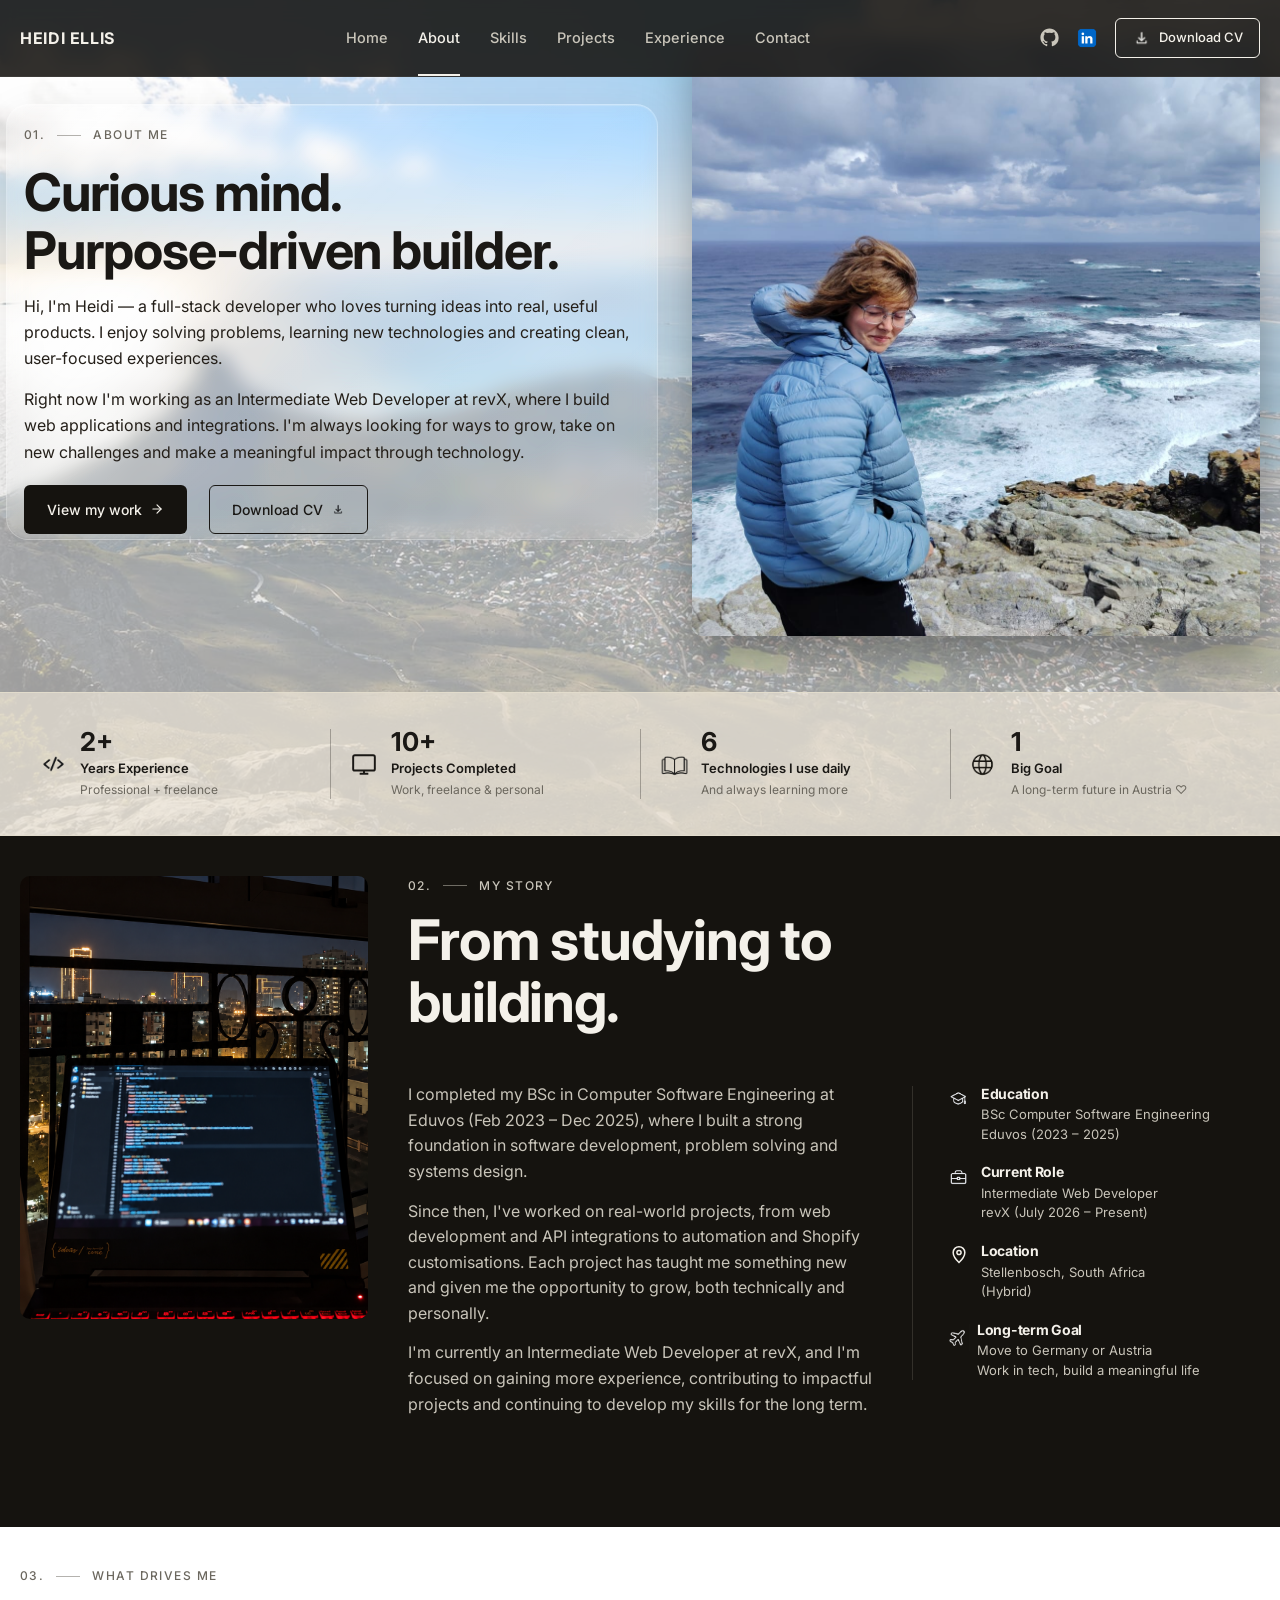
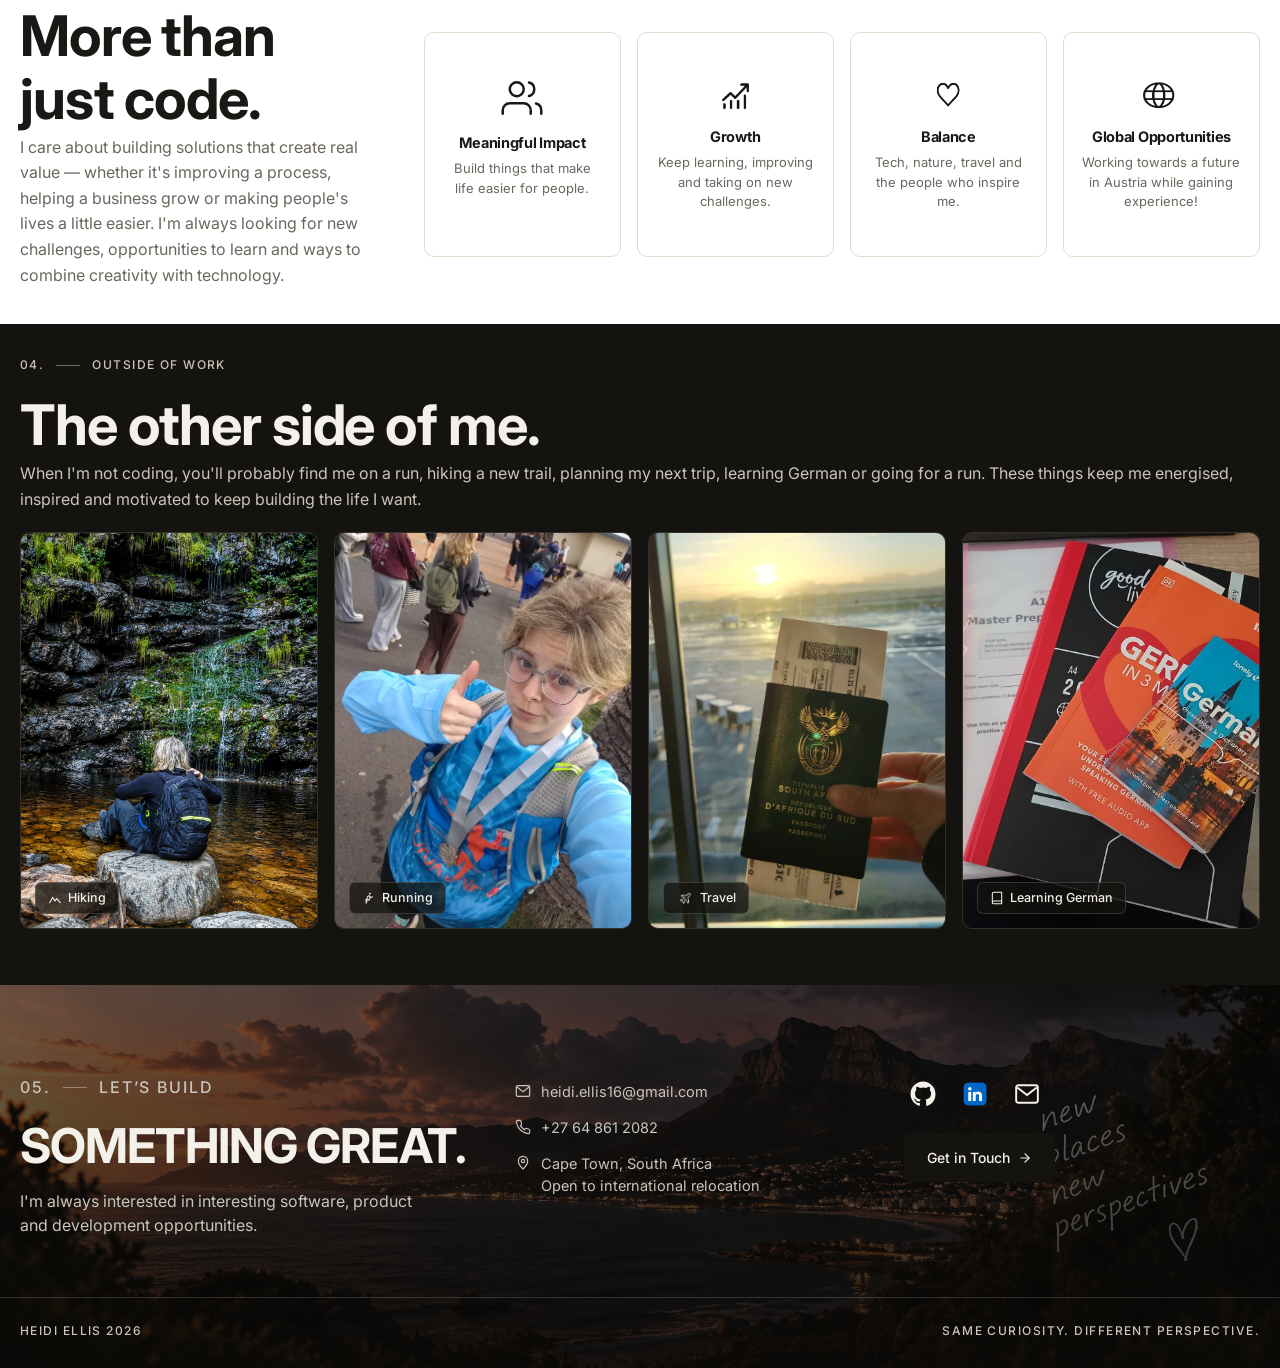
==== commit a4536b1b: "added som glass effect" ====
--- a/about.html
+++ b/about.html
@@ -19,17 +19,17 @@
     <nav class="nav-links" id="navLinks">
       <a href="index.html">Home</a>
       <a href="about.html" class="active">About</a>
-      <a href="index.html#skills">Skills</a>
-      <a href="index.html#projects">Projects</a>
-      <a href="index.html#experience">Experience</a>
-      <a href="index.html#contact">Contact</a>
+      <a href="skills.html">Skills</a>
+      <a href="projects.html">Projects</a>
+      <a href="experience.html">Experience</a>
+      <a href="contact.html">Contact</a>
     </nav>
 
     <div class="nav-actions">
-      <a href="#" class="icon-link" aria-label="GitHub" target="_blank" rel="noopener">
+      <a href="https://github.com/EllisHeidi" class="icon-link" aria-label="GitHub" target="_blank" rel="noopener">
         <svg width="19" height="19" viewBox="0 0 24 24" fill="currentColor"><path d="M12 .5C5.65.5.5 5.65.5 12c0 5.08 3.29 9.39 7.86 10.91.57.1.78-.25.78-.55 0-.27-.01-1.17-.02-2.12-3.2.7-3.88-1.36-3.88-1.36-.52-1.34-1.28-1.69-1.28-1.69-1.05-.72.08-.7.08-.7 1.16.08 1.77 1.19 1.77 1.19 1.03 1.77 2.71 1.26 3.37.96.1-.75.4-1.26.73-1.55-2.55-.29-5.24-1.28-5.24-5.69 0-1.26.45-2.29 1.19-3.09-.12-.29-.52-1.46.11-3.05 0 0 .97-.31 3.18 1.18a11 11 0 0 1 5.8 0c2.2-1.49 3.17-1.18 3.17-1.18.64 1.59.24 2.76.12 3.05.74.8 1.19 1.83 1.19 3.09 0 4.42-2.69 5.39-5.25 5.68.41.36.78 1.07.78 2.16 0 1.56-.01 2.82-.01 3.2 0 .3.2.66.79.55A10.52 10.52 0 0 0 23.5 12C23.5 5.65 18.35.5 12 .5Z"/></svg>
       </a>
-      <a href="#" class="icon-link" aria-label="LinkedIn" target="_blank" rel="noopener">
+      <a href="https://www.linkedin.com/in/heidi-ellis-011aa1264/" class="icon-link" aria-label="LinkedIn" target="_blank" rel="noopener">
         <img src="Assets/Images/Icons/linked in logo.webp" alt="LinkedIn" width="24" height="24" class="linkedin-icon">
       </a>
       <a href="Assets/CV/Heidi-Ellis-CV.pdf" class="btn btn-rect-outline btn-small" download>
@@ -54,22 +54,24 @@
         <h1>Curious mind.<br>Purpose-driven builder.</h1>
       </div>
 
-      <div class="ap-hero-photo">
-        <img src="Assets/Images/About Imagese/image 9.jpg" alt="Heidi Ellis standing on a rocky coastal cliff overlooking the ocean">
-      </div>
-
-      <div class="ap-hero-body">
-        <p>Hi, I'm Heidi — a full-stack developer who loves turning ideas into real, useful products. I enjoy solving problems, learning new technologies and creating clean, user-focused experiences.</p>
-        <p>Right now I'm working as an Intermediate Web Developer at revX, where I build web applications and integrations. I'm always looking for ways to grow, take on new challenges and make a meaningful impact through technology.</p>
-        <div class="ap-hero-actions">
-          <a href="index.html#projects" class="btn btn-dark">
-            View my work
-            <svg width="14" height="14" viewBox="0 0 24 24" fill="none" stroke="currentColor" stroke-width="2" stroke-linecap="round" stroke-linejoin="round"><path d="M5 12h14"/><path d="m12 5 7 7-7 7"/></svg>
-          </a>
-          <a href="Assets/CV/Heidi-Ellis-CV.pdf" class="btn btn-outline-dark" download>
-            Download CV
-            <img src="Assets/Images/Icons/download.png" alt="" width="14" height="14">
-          </a>
+      <div class="ap-hero-glass">
+        <div class="ap-hero-photo">
+          <img src="Assets/Images/About Imagese/image 9.jpg" alt="Heidi Ellis standing on a rocky coastal cliff overlooking the ocean">
+        </div>
+
+        <div class="ap-hero-body">
+          <p>Hi, I'm Heidi — a full-stack developer who loves turning ideas into real, useful products. I enjoy solving problems, learning new technologies and creating clean, user-focused experiences.</p>
+          <p>Right now I'm working as an Intermediate Web Developer at revX, where I build web applications and integrations. I'm always looking for ways to grow, take on new challenges and make a meaningful impact through technology.</p>
+          <div class="ap-hero-actions">
+            <a href="index.html#projects" class="btn btn-dark">
+              View my work
+              <svg width="14" height="14" viewBox="0 0 24 24" fill="none" stroke="currentColor" stroke-width="2" stroke-linecap="round" stroke-linejoin="round"><path d="M5 12h14"/><path d="m12 5 7 7-7 7"/></svg>
+            </a>
+            <a href="Assets/CV/Heidi-Ellis-CV.pdf" class="btn btn-outline-dark" download>
+              Download CV
+              <img src="Assets/Images/Icons/download.png" alt="" width="14" height="14">
+            </a>
+          </div>
         </div>
       </div>
     </div>
@@ -268,10 +270,10 @@
 
       <div class="footer-cta">
         <div class="footer-socials">
-          <a href="#" aria-label="GitHub" target="_blank" rel="noopener">
+          <a href="https://github.com/EllisHeidi" aria-label="GitHub" target="_blank" rel="noopener">
             <svg width="26" height="26" viewBox="0 0 24 24" fill="currentColor"><path d="M12 .5C5.65.5.5 5.65.5 12c0 5.08 3.29 9.39 7.86 10.91.57.1.78-.25.78-.55 0-.27-.01-1.17-.02-2.12-3.2.7-3.88-1.36-3.88-1.36-.52-1.34-1.28-1.69-1.28-1.69-1.05-.72.08-.7.08-.7 1.16.08 1.77 1.19 1.77 1.19 1.03 1.77 2.71 1.26 3.37.96.1-.75.4-1.26.73-1.55-2.55-.29-5.24-1.28-5.24-5.69 0-1.26.45-2.29 1.19-3.09-.12-.29-.52-1.46.11-3.05 0 0 .97-.31 3.18 1.18a11 11 0 0 1 5.8 0c2.2-1.49 3.17-1.18 3.17-1.18.64 1.59.24 2.76.12 3.05.74.8 1.19 1.83 1.19 3.09 0 4.42-2.69 5.39-5.25 5.68.41.36.78 1.07.78 2.16 0 1.56-.01 2.82-.01 3.2 0 .3.2.66.79.55A10.52 10.52 0 0 0 23.5 12C23.5 5.65 18.35.5 12 .5Z"/></svg>
           </a>
-          <a href="#" aria-label="LinkedIn" target="_blank" rel="noopener">
+          <a href="https://www.linkedin.com/in/heidi-ellis-011aa1264/" aria-label="LinkedIn" target="_blank" rel="noopener">
             <img src="Assets/Images/Icons/linked in logo.webp" alt="LinkedIn" width="30" height="30" class="linkedin-icon">
           </a>
           <a href="mailto:heidi.ellis16@gmail.com" aria-label="Email">
--- a/css/style.css
+++ b/css/style.css
@@ -328,8 +328,13 @@
     max-width: 86vw;
     padding: 14px 16px;
     margin: 0;
-    background: rgba(10, 9, 7, 0.82);
-    border-radius: 12px;
+    background: linear-gradient(135deg, rgba(255,255,255,0.11) 0%, rgba(255,255,255,0.02) 45%, rgba(255,255,255,0.05) 100%);
+    backdrop-filter: blur(10px) saturate(140%);
+    -webkit-backdrop-filter: blur(10px) saturate(140%);
+    border: 1px solid rgba(255,255,255,0.18);
+    border-top-color: rgba(255,255,255,0.3);
+    border-radius: 22px;
+    box-shadow: 0 10px 40px rgba(0,0,0,0.18), inset 0 1px 1px rgba(255,255,255,0.18), inset 0 -1px 1px rgba(0,0,0,0.05);
     text-align: center;
   }
   .hero-content .hero-meta {
@@ -347,10 +352,22 @@
     width: clamp(16px, 4vw, 20px);
     height: clamp(16px, 4vw, 20px);
   }
-  .hero-content .hero-buttons { gap: 32px; justify-content: center; }
+  .hero-content .hero-buttons { gap: 12px; justify-content: center; }
   .hero-content .hero-buttons .btn {
     padding: 9px 16px;
     font-size: clamp(11px, 3vw, 13px);
+    border-radius: 12px;
+    box-shadow: 0 4px 14px rgba(0,0,0,0.22);
+  }
+  .hero-content .hero-buttons .btn-accent {
+    box-shadow: 0 4px 16px rgba(221,154,104,0.35);
+  }
+  .hero-content .hero-buttons .btn-outline {
+    background: rgba(255,255,255,0.14);
+    border-color: rgba(255,255,255,0.5);
+  }
+  .hero-content .hero-buttons .btn-outline:hover {
+    background: rgba(255,255,255,0.24);
   }
 }
 
@@ -472,10 +489,16 @@
   background: #fff;
   border: 1px solid var(--border-light);
   color: var(--text-dark);
-  border-radius: var(--radius);
+  border-radius: 16px;
   overflow: hidden;
   display: flex;
   flex-direction: column;
+  box-shadow: 0 1px 3px rgba(26,24,21,0.04);
+  transition: box-shadow 0.2s ease, transform 0.2s ease;
+}
+.project-card:hover {
+  box-shadow: 0 12px 28px rgba(26,24,21,0.09);
+  transform: translateY(-2px);
 }
 
 .project-preview {
@@ -483,6 +506,12 @@
   position: relative;
   overflow: hidden;
 }
+.project-preview img {
+  width: 100%;
+  height: 100%;
+  object-fit: cover;
+  object-position: top;
+}
 .preview-topbar {
   display: flex;
   gap: 6px;
@@ -498,6 +527,7 @@
   background: linear-gradient(155deg, #7c6fd6, #a794f0);
   color: #fff;
 }
+.preview-deutschchat img, .preview-fyndit img { object-position: center 20%; }
 .preview-body { padding: 4px 16px 16px; }
 .preview-title { font-family: 'Inter', sans-serif; font-weight: 700; font-size: 15px; margin-bottom: 4px; }
 .preview-sub { font-size: 11px; opacity: 0.85; margin-bottom: 10px; line-height: 1.35; }
@@ -572,7 +602,7 @@
 .badge {
   font-size: 11px;
   font-weight: 500;
-  padding: 4px 10px;
+  padding: 4px 12px;
   border-radius: 6px;
   white-space: nowrap;
 }
@@ -589,20 +619,20 @@
   font-family: 'Inter', sans-serif;
   font-weight: 500;
   background: var(--cream-2);
-  border: 1px solid var(--border-light);
-  padding: 4px 9px;
+  padding: 5px 12px;
   border-radius: 6px;
   color: var(--text-muted);
 }
 
 .project-links { display: flex; flex-wrap: wrap; align-items: center; gap: 10px; padding-top: 4px; }
+.project-links .btn { width: 100%; justify-content: center; }
 .project-links .link-arrow,
 .project-links .link-code {
   flex: 1 1 0%;
   justify-content: center;
   border: 1px solid var(--border-light);
   border-radius: 6px;
-  padding: 8px 14px;
+  padding: 9px 14px;
 }
 .project-links .link-arrow:hover,
 .project-links .link-code:hover {
@@ -879,6 +909,7 @@
   gap: 12px 48px;
   margin-bottom: 56px;
 }
+.ap-hero-glass { display: contents; }
 .ap-hero-heading { grid-area: heading; align-self: end; }
 .ap-hero-body { grid-area: body; align-self: start; }
 .ap-hero-heading h1 {
@@ -898,6 +929,27 @@
 }
 .ap-hero-photo img { width: 100%; height: 100%; object-fit: cover; object-position: 25% center; display: block; }
 
+@media (min-width: 901px) {
+  .ap-hero-grid { position: relative; }
+  .ap-hero-grid::before {
+    content: "";
+    grid-column: 1;
+    grid-row: 1 / 3;
+    z-index: 0;
+    margin: 64px -14px 96px;
+    background: linear-gradient(135deg, rgba(255,255,255,0.13) 0%, rgba(255,255,255,0.03) 45%, rgba(255,255,255,0.06) 100%);
+    backdrop-filter: blur(10px) saturate(140%);
+    -webkit-backdrop-filter: blur(10px) saturate(140%);
+    border: 1px solid rgba(255,255,255,0.2);
+    border-top-color: rgba(255,255,255,0.35);
+    border-radius: 22px;
+    box-shadow: 0 10px 40px rgba(0,0,0,0.08), inset 0 1px 1px rgba(255,255,255,0.2), inset 0 -1px 1px rgba(0,0,0,0.03);
+    pointer-events: none;
+  }
+  .ap-hero-heading, .ap-hero-body { position: relative; z-index: 1; padding: 0 4px; }
+  .ap-hero-body p { color: #241f19; }
+}
+
 .stats-banner {
   background: var(--cream-2);
   border-top: 1px solid var(--border-light);
@@ -1041,12 +1093,25 @@
     grid-template-columns: 1fr;
     grid-template-areas:
       "heading"
-      "photo"
-      "body";
+      "glass";
     gap: 0;
   }
   .ap-hero-heading { margin-bottom: 0; }
-  .ap-hero-photo { max-width: 420px; aspect-ratio: 4 / 3; margin-top: 0; margin-bottom: 20px; }
+  .ap-hero-glass {
+    display: block;
+    grid-area: glass;
+    margin-top: 20px;
+    padding: 16px;
+    background: linear-gradient(135deg, rgba(255,255,255,0.13) 0%, rgba(255,255,255,0.03) 45%, rgba(255,255,255,0.06) 100%);
+    backdrop-filter: blur(10px) saturate(140%);
+    -webkit-backdrop-filter: blur(10px) saturate(140%);
+    border: 1px solid rgba(255,255,255,0.2);
+    border-top-color: rgba(255,255,255,0.35);
+    border-radius: 22px;
+    box-shadow: 0 10px 40px rgba(0,0,0,0.08), inset 0 1px 1px rgba(255,255,255,0.2), inset 0 -1px 1px rgba(0,0,0,0.03);
+  }
+  .ap-hero-photo { max-width: 100%; aspect-ratio: 4 / 3; margin: 0 0 16px; box-shadow: none; }
+  .ap-hero-body p { color: #241f19; }
   .stats-bar { grid-template-columns: repeat(2, 1fr); row-gap: 24px; }
   .stat {
     flex-direction: column;
@@ -1066,3 +1131,1242 @@
   .outside-grid { grid-template-columns: 1fr 1fr; }
   .outside-card { aspect-ratio: 1; }
 }
+
+/* ---------- Skills page ---------- */
+.skills-page {
+  background:
+    linear-gradient(rgba(10,9,8,0.65), rgba(10,9,8,0.65)),
+    url("../Assets/Images/skills page background.png") center top / cover no-repeat fixed;
+  color: var(--text-light);
+  padding: 110px 0 40px;
+}
+@media (min-width: 1025px) {
+  .skills-page {
+    background:
+      linear-gradient(to right, transparent 35%, rgba(10,9,8,0.8) 100%),
+      linear-gradient(rgba(10,9,8,0.65), rgba(10,9,8,0.65)),
+      url("../Assets/Images/skills page background.png") center top / cover no-repeat fixed;
+  }
+}
+
+.eyebrow-slash {
+  font-family: 'Inter', sans-serif;
+  font-size: 12px;
+  font-weight: 500;
+  letter-spacing: 0.12em;
+  color: var(--text-light-muted);
+  margin-bottom: 16px;
+}
+.skills-main h1 { font-size: clamp(32px, 4vw, 48px); margin-bottom: 14px; }
+.skills-intro { color: var(--text-light-muted); line-height: 1.6; max-width: 52ch; margin-bottom: 0; }
+
+.skills-hero-glass {
+  padding: 28px 32px;
+  margin: -12px -16px 40px;
+  background: linear-gradient(135deg, rgba(255,255,255,0.05) 0%, rgba(255,255,255,0.008) 45%, rgba(255,255,255,0.025) 100%);
+  backdrop-filter: blur(8px) saturate(130%);
+  -webkit-backdrop-filter: blur(8px) saturate(130%);
+  border: 1px solid rgba(255,255,255,0.09);
+  border-top-color: rgba(255,255,255,0.16);
+  border-radius: 22px;
+  box-shadow: inset 0 1px 1px rgba(255,255,255,0.08), inset 0 -1px 1px rgba(0,0,0,0.1), 0 10px 32px rgba(0,0,0,0.18);
+}
+
+.skills-page-grid {
+  display: grid;
+  grid-template-columns: 2fr 0.9fr;
+  gap: 56px;
+}
+.skills-sidebar {
+  border-left: 1px solid var(--border-dark);
+  padding-left: 40px;
+}
+
+.skill-cat {
+  padding: 28px 0;
+  border-top: 1px solid var(--border-dark);
+}
+.skills-main .skill-cat:first-of-type { border-top: none; padding-top: 0; }
+.skill-cat-head {
+  display: flex;
+  align-items: baseline;
+  justify-content: space-between;
+  gap: 16px;
+  flex-wrap: wrap;
+  margin-bottom: 22px;
+}
+.skill-cat-num {
+  display: flex;
+  align-items: center;
+  gap: 12px;
+  font-family: 'Inter', sans-serif;
+  font-size: 13px;
+  font-weight: 600;
+  letter-spacing: 0.1em;
+  color: var(--text-light);
+}
+.skill-cat-tag {
+  font-size: 11px;
+  font-weight: 500;
+  letter-spacing: 0.1em;
+  text-transform: uppercase;
+  color: var(--text-light-muted);
+  white-space: nowrap;
+}
+
+.skill-badges { display: flex; flex-wrap: wrap; gap: 20px 18px; }
+.skill-badge {
+  display: flex;
+  flex-direction: column;
+  align-items: center;
+  gap: 8px;
+  width: 76px;
+  text-align: center;
+}
+.skill-badge span { font-size: 11.5px; color: var(--text-light-muted); line-height: 1.3; }
+.skill-badge-icon {
+  width: 48px;
+  height: 48px;
+  border-radius: 10px;
+  display: flex;
+  align-items: center;
+  justify-content: center;
+  color: #fff;
+  font-family: 'Inter', sans-serif;
+  font-size: 12px;
+  font-weight: 700;
+  flex-shrink: 0;
+}
+.skill-badge-inline {
+  width: auto;
+  gap: 0;
+}
+.skill-badge-icon-img {
+  width: 96px;
+  height: 96px;
+  flex-direction: column;
+  gap: 9px;
+  background: linear-gradient(135deg, rgba(255,255,255,0.08) 0%, rgba(255,255,255,0.01) 45%, rgba(255,255,255,0.03) 100%);
+  backdrop-filter: blur(7px) saturate(130%);
+  -webkit-backdrop-filter: blur(7px) saturate(130%);
+  border: 1px solid rgba(255,255,255,0.12);
+  border-top-color: rgba(255,255,255,0.2);
+  box-shadow: inset 0 1px 1px rgba(255,255,255,0.18), inset 0 -1px 1px rgba(0,0,0,0.08), 0 6px 16px rgba(0,0,0,0.25);
+  padding: 14px 8px;
+}
+.skill-badge-icon-img img {
+  width: 40px;
+  height: 40px;
+  object-fit: contain;
+}
+.skill-badge-icon-img span {
+  font-size: 12.5px;
+  color: var(--text-light-muted);
+  line-height: 1.2;
+}
+.flag-icon { display: flex; flex-direction: column; overflow: hidden; }
+.flag-icon span { flex: 1; width: 100%; }
+.flag-icon span:nth-child(1) { background: #000; }
+.flag-icon span:nth-child(2) { background: #DD0000; }
+.flag-icon span:nth-child(3) { background: #FFCE00; }
+
+.skill-cat-row {
+  display: flex;
+  align-items: flex-start;
+  justify-content: space-between;
+  gap: 32px;
+  flex-wrap: wrap;
+}
+.skills-quote {
+  font-family: 'Cormorant Garamond', serif;
+  font-style: italic;
+  flex-shrink: 0;
+}
+.skills-quote p { font-size: 19px; font-weight: 600; line-height: 1.35; color: var(--text-light); margin-bottom: 8px; }
+.skills-quote cite {
+  font-family: 'Cormorant Garamond', serif;
+  font-style: italic;
+  font-size: 22px;
+  color: var(--text-light-muted);
+}
+
+.soft-skills-list { display: flex; flex-wrap: wrap; gap: 12px; }
+.soft-skill-pill {
+  padding: 9px 20px;
+  border: 1px solid var(--border-dark);
+  border-radius: 6px;
+  font-size: 13.5px;
+  font-weight: 500;
+  color: var(--text-light);
+  background: rgba(255,255,255,0.03);
+}
+
+.sidebar-note-top,
+.skills-sidebar .note {
+  color: var(--text-light-muted);
+  margin-bottom: 20px;
+}
+.sidebar-photo {
+  aspect-ratio: 4 / 3;
+  border-radius: var(--radius);
+  overflow: hidden;
+  margin-bottom: 16px;
+}
+.sidebar-photo img { width: 100%; height: 100%; object-fit: cover; display: block; }
+
+.sidebar-heading { font-size: 20px; margin: 28px 0 12px; }
+.sidebar-text { font-size: 14px; color: var(--text-light-muted); line-height: 1.6; margin-bottom: 20px; }
+
+.icon-list { display: flex; flex-direction: column; gap: 12px; margin-bottom: 24px; }
+.icon-list li {
+  display: flex;
+  align-items: center;
+  gap: 10px;
+  font-size: 13.5px;
+  color: var(--text-light-muted);
+}
+.icon-list svg { color: var(--peach); flex-shrink: 0; }
+
+.sticky-note {
+  background: #e9dfc4;
+  color: #1a1815;
+  border-radius: 4px;
+  padding: 18px 20px;
+  transform: rotate(-1.5deg);
+  box-shadow: 0 10px 20px rgba(0,0,0,0.25);
+  margin-bottom: 22px;
+}
+.sticky-label { font-size: 11px; font-weight: 700; letter-spacing: 0.1em; text-transform: uppercase; margin-bottom: 8px; color: #6b4f1d; }
+.sticky-text {
+  display: flex;
+  align-items: center;
+  gap: 8px;
+  font-family: 'Cormorant Garamond', serif;
+  font-style: italic;
+  font-size: 18px;
+  font-weight: 600;
+}
+.sticky-text img { filter: invert(1) brightness(0.3); }
+
+.check-list { display: flex; flex-direction: column; gap: 10px; margin-top: 20px; }
+.check-list li { display: flex; align-items: center; gap: 10px; font-size: 13.5px; color: var(--text-light-muted); }
+.check-box {
+  width: 18px; height: 18px;
+  border-radius: 4px;
+  background: var(--peach);
+  color: var(--dark);
+  font-size: 11px;
+  font-weight: 700;
+  display: flex;
+  align-items: center;
+  justify-content: center;
+  flex-shrink: 0;
+}
+.check-box-empty {
+  background: transparent;
+  border: 1.5px solid var(--border-dark);
+}
+
+.skills-footer {
+  background: var(--dark);
+  color: var(--text-light-muted);
+  border-top: 1px solid var(--border-dark);
+  padding: 28px 0;
+}
+.skills-footer-grid {
+  display: flex;
+  align-items: center;
+  justify-content: space-between;
+  gap: 24px;
+  flex-wrap: wrap;
+}
+.skills-footer-brand p { font-size: 13px; margin: 0; }
+.skills-footer-name { font-weight: 700; letter-spacing: 0.06em; color: var(--text-light); margin-bottom: 4px !important; }
+.skills-footer-socials { display: flex; align-items: center; gap: 16px; color: var(--text-light-muted); }
+.skills-footer-socials a { display: flex; transition: color 0.15s ease; }
+.skills-footer-socials a:hover { color: var(--text-light); }
+.skills-footer-cta { font-size: 14px; color: var(--text-light-muted); }
+.skills-footer-cta:hover { color: var(--text-light); }
+
+@media (max-width: 1024px) {
+  .skills-page-grid { grid-template-columns: 1fr; }
+  .skills-sidebar { border-left: none; padding-left: 0; border-top: 1px solid var(--border-dark); padding-top: 32px; margin-top: 12px; }
+  .sidebar-photo { max-width: 420px; }
+}
+@media (max-width: 640px) {
+  .skill-badges { gap: 16px 14px; }
+  .skill-badge { width: 66px; }
+  .skill-badge-icon { width: 42px; height: 42px; }
+  .skill-cat-row { flex-direction: column; }
+  .skill-cat-row .skill-badges-carousel { min-width: 0; }
+  .skills-footer-grid { flex-direction: column; align-items: flex-start; text-align: left; }
+
+  .skill-badges-carousel {
+    flex-wrap: nowrap;
+    overflow-x: auto;
+    scroll-snap-type: x mandatory;
+    -webkit-overflow-scrolling: touch;
+    scrollbar-width: none;
+    margin: 0 -20px;
+    padding: 0 20px 6px 28px;
+    scroll-padding-left: 28px;
+    gap: 16px;
+  }
+  .skill-badges-carousel::-webkit-scrollbar { display: none; }
+  .skill-badges-carousel .skill-badge-inline {
+    width: auto;
+    flex: 0 0 auto;
+    scroll-snap-align: start;
+  }
+  .skill-badges-carousel .skill-badge-icon-img {
+    width: 96px;
+    height: 96px;
+  }
+  .skills-main, .skills-page-grid { min-width: 0; }
+}
+
+/* ---------- Projects page ---------- */
+.projects-page-hero {
+  background: transparent;
+  color: var(--text-dark);
+  padding: 150px 0 56px;
+  position: relative;
+  z-index: 1;
+}
+.projects-page-hero .container { text-align: center; }
+.projects-page-hero h1 { margin-bottom: 16px; }
+.projects-page-intro {
+  color: var(--text-dark);
+  line-height: 1.6;
+  max-width: 52ch;
+  margin: 0 auto 32px;
+}
+.projects-page-actions { display: flex; gap: 14px; flex-wrap: wrap; justify-content: center; }
+.projects-page-actions .btn { border-radius: 6px; padding: 12px 22px; }
+
+.projects-filter-bar {
+  display: flex;
+  align-items: center;
+  justify-content: space-between;
+  gap: 20px;
+  flex-wrap: wrap;
+  margin-bottom: 32px;
+}
+.projects-filter-tabs { display: flex; gap: 8px; flex-wrap: wrap; }
+.projects-filter-tab {
+  font-family: 'Inter', sans-serif;
+  font-size: 13.5px;
+  font-weight: 500;
+  color: var(--text-muted);
+  background: transparent;
+  border: 1px solid var(--border-light);
+  border-radius: 6px;
+  padding: 9px 18px;
+  cursor: pointer;
+  transition: background 0.15s ease, color 0.15s ease, border-color 0.15s ease;
+}
+.projects-filter-tab:hover { border-color: var(--text-dark); color: var(--text-dark); }
+.projects-filter-tab.active { background: var(--dark); border-color: var(--dark); color: var(--text-light); }
+
+.project-card[hidden] { display: none; }
+
+.projects-page-wrapper {
+  position: relative;
+  background:
+    linear-gradient(rgba(255,255,255,0.72), rgba(255,255,255,0.72)),
+    url("../Assets/Images/projects page background.png") center top / cover no-repeat;
+}
+.projects-page-grid-section { background: transparent; position: relative; z-index: 1; }
+.projects-page-leaves {
+  position: absolute;
+  top: 0;
+  width: 1100px;
+  height: auto;
+  pointer-events: none;
+  z-index: 0;
+}
+.projects-page-leaves-right { right: 0; }
+.projects-page-leaves-left { left: 0; transform: scaleX(-1); }
+
+@media (max-width: 640px) {
+  .projects-page-hero { padding: 100px 0 8px; }
+  .projects-page-grid-section { padding-top: 8px; }
+  .projects-filter-bar { flex-direction: column; align-items: stretch; }
+  .projects-filter-tabs { overflow-x: auto; flex-wrap: nowrap; padding-bottom: 4px; }
+  .projects-page-leaves { width: 340px; top: 55px; }
+  .projects-page-intro { margin-bottom: 24px; }
+}
+
+/* ---------- Experience page ---------- */
+.experience-page {
+  background:
+    linear-gradient(rgba(10,9,8,0.35), rgba(10,9,8,0.55)),
+    url("../Assets/Images/experience background.png") left top / cover no-repeat;
+  color: var(--text-light);
+  padding: 110px 0 64px;
+}
+.experience-page h1 { font-size: clamp(32px, 4vw, 48px); margin-bottom: 14px; }
+.experience-page-intro { color: var(--text-light-muted); line-height: 1.6; max-width: 56ch; margin-bottom: 28px; }
+.experience-page-actions { display: flex; gap: 14px; flex-wrap: wrap; margin-bottom: 56px; }
+.experience-page-actions .btn { border-radius: 6px; padding: 12px 22px; }
+
+.experience-page-grid {
+  display: grid;
+  grid-template-columns: 2fr 0.9fr;
+  gap: 56px;
+  align-items: start;
+}
+
+.exp-section-head {
+  display: flex;
+  align-items: center;
+  gap: 14px;
+  margin-bottom: 24px;
+}
+.exp-section-head:not(:first-child) { margin-top: 48px; }
+.exp-section-icon {
+  width: 44px; height: 44px;
+  border-radius: 50%;
+  background: var(--dark-2);
+  border: 1px solid var(--border-dark);
+  display: flex;
+  align-items: center;
+  justify-content: center;
+  color: var(--peach);
+  flex-shrink: 0;
+}
+.exp-section-head h2 { font-size: 20px; margin-bottom: 2px; }
+.exp-section-head p { font-size: 13.5px; color: var(--text-light-muted); }
+
+.exp-role-list { display: flex; flex-direction: column; gap: 0; position: relative; }
+.exp-role-list::before {
+  content: '';
+  position: absolute;
+  left: 118px;
+  top: 6px;
+  bottom: 6px;
+  width: 1px;
+  background: var(--border-dark);
+}
+.exp-role {
+  display: grid;
+  grid-template-columns: 90px 1fr;
+  gap: 56px;
+  position: relative;
+}
+.exp-role::before {
+  content: '';
+  position: absolute;
+  left: 118px;
+  top: 26px;
+  width: 11px; height: 11px;
+  border-radius: 50%;
+  background: var(--peach);
+  border: 2px solid var(--dark);
+  transform: translateX(-50%);
+  z-index: 1;
+}
+.exp-role-date {
+  padding-top: 22px;
+  font-size: 12.5px;
+  font-weight: 500;
+  color: var(--text-light-muted);
+  line-height: 1.4;
+}
+.exp-role-card {
+  display: flex;
+  gap: 18px;
+  background: #fff;
+  border: 1px solid var(--border-light);
+  border-radius: var(--radius);
+  padding: 26px;
+  position: relative;
+}
+.exp-degree-actions { display: none; align-items: center; gap: 12px; }
+.exp-degree-corner {
+  display: flex;
+  align-items: center;
+  gap: 8px;
+  background: var(--cream-2);
+  padding: 5px 10px 5px 5px;
+  border-radius: 6px;
+  border: 1px solid var(--border-light);
+  transition: background 0.15s ease;
+}
+.exp-degree-corner:hover { background: var(--cream); }
+.exp-degree-corner img {
+  width: 30px;
+  aspect-ratio: 3/4;
+  object-fit: cover;
+  object-position: top;
+  display: block;
+  border-radius: 4px;
+  border: 1px solid var(--border-light);
+}
+.exp-degree-corner span { font-size: 12px; font-weight: 600; color: var(--text-dark); }
+
+.exp-transcript-link {
+  display: inline-flex;
+  align-items: center;
+  gap: 8px;
+  font-size: 13px;
+  font-weight: 600;
+  color: var(--text-dark);
+  background: transparent;
+  border: 1.5px solid var(--text-dark);
+  padding: 9px 16px;
+  border-radius: 6px;
+  transition: background 0.15s ease;
+}
+.exp-transcript-link:hover { background: rgba(26,24,21,0.06); }
+.exp-role-logo {
+  width: 44px; height: 44px;
+  border-radius: 10px;
+  display: flex;
+  align-items: center;
+  justify-content: center;
+  font-size: 12px;
+  font-weight: 700;
+  flex-shrink: 0;
+}
+.exp-role-logo-placeholder { background: var(--cream-2); border: 1px solid var(--border-light); color: var(--text-muted); }
+.exp-role-logo-img { background: #fff; border: 1px solid var(--border-light); padding: 5px; overflow: hidden; }
+.exp-role-logo-img img { width: 100%; height: 100%; object-fit: contain; }
+.exp-role-logo-full { padding: 0; }
+.exp-role-logo-full img { object-fit: cover; }
+.exp-role-divider { display: inline-block; width: 1px; height: 16px; background: var(--border-light); margin: 0 10px; vertical-align: middle; }
+.exp-subrole-brand { display: inline-flex; align-items: center; gap: 6px; font-weight: 600; color: var(--text-dark); }
+.exp-subrole-logo { height: 18px; width: auto; display: block; }
+.exp-subrole-logo-box {
+  width: 20px; height: 20px;
+  border-radius: 5px;
+  background: #fff;
+  border: 1px solid var(--border-light);
+  display: inline-flex;
+  align-items: center;
+  justify-content: center;
+  padding: 3px;
+  overflow: hidden;
+}
+.exp-subrole-logo-box img { width: 100%; height: 100%; object-fit: contain; }
+.exp-role-body { display: flex; flex-direction: column; gap: 10px; flex: 1; min-width: 0; }
+.exp-role-top { display: flex; align-items: center; gap: 10px; flex-wrap: wrap; }
+.exp-role-top h3 { font-size: 16px; color: var(--text-dark); }
+.exp-badge-current { background: rgba(221,154,104,0.16); color: var(--peach-dark); font-size: 11px; font-weight: 500; padding: 3px 10px; border-radius: 6px; }
+.exp-role-meta { font-size: 13px; color: var(--text-muted); line-height: 1.5; }
+.exp-role-desc { font-size: 13.5px; color: var(--text-muted); line-height: 1.6; }
+.exp-role-bullets { display: flex; flex-direction: column; gap: 6px; list-style: none; }
+.exp-role-bullets li {
+  font-size: 13.5px;
+  color: var(--text-muted);
+  line-height: 1.5;
+  padding-left: 16px;
+  position: relative;
+}
+.exp-role-bullets li::before {
+  content: '';
+  position: absolute;
+  left: 0; top: 8px;
+  width: 5px; height: 5px;
+  border-radius: 50%;
+  background: var(--peach-dark);
+}
+.exp-role-body .tags span {
+  background: var(--cream-2);
+  border: 1px solid var(--border-light);
+  color: var(--text-muted);
+  border-radius: 6px;
+}
+.exp-role-body .tags { align-items: center; }
+.exp-tags-more { font-size: 12px; color: var(--text-muted); }
+
+.exp-degree-card {
+  background: #fff;
+  border: 1px solid var(--border-light);
+  border-radius: var(--radius);
+  padding: 14px;
+  display: flex;
+  flex-direction: column;
+  gap: 12px;
+}
+.exp-degree-card img {
+  width: 100%;
+  border-radius: 6px;
+  border: 1px solid var(--border-light);
+  display: block;
+}
+.exp-degree-btn-row { display: flex; flex-direction: column; gap: 8px; }
+.exp-degree-btn { width: 100%; justify-content: center; border-radius: 6px; }
+
+.exp-role-group-head { margin-bottom: 4px; }
+.exp-subroles { display: flex; flex-direction: column; gap: 18px; margin-top: 14px; }
+.exp-subrole { padding-top: 16px; border-top: 1px solid var(--border-light); display: flex; flex-direction: column; gap: 8px; }
+.exp-subrole:first-child { padding-top: 0; border-top: none; }
+.exp-subrole-top { display: flex; align-items: baseline; justify-content: space-between; gap: 12px; flex-wrap: wrap; }
+.exp-subrole-top h4 { font-size: 14.5px; font-weight: 600; color: var(--text-dark); }
+.exp-subrole-date { font-size: 12px; color: var(--text-muted); white-space: nowrap; }
+
+.exp-cert-grid { display: grid; grid-template-columns: repeat(auto-fill, minmax(200px, 1fr)); gap: 16px; }
+.exp-cert-card {
+  display: block;
+  background: #fff;
+  border: 1px solid var(--border-light);
+  border-radius: var(--radius);
+  overflow: hidden;
+  transition: box-shadow 0.15s ease, transform 0.15s ease;
+}
+.exp-cert-card:hover { box-shadow: 0 8px 18px rgba(26,24,21,0.12); transform: translateY(-2px); }
+.exp-cert-card img { width: 100%; aspect-ratio: 4/3; object-fit: cover; object-position: top; display: block; border-bottom: 1px solid var(--border-light); }
+.exp-cert-card-body { padding: 14px 16px; }
+.exp-cert-card-body h4 { font-size: 13.5px; font-weight: 600; color: var(--text-dark); line-height: 1.35; margin-bottom: 4px; }
+.exp-cert-card-body p { font-size: 12px; color: var(--text-muted); }
+.exp-cert-add {
+  display: flex;
+  flex-direction: column;
+  align-items: center;
+  justify-content: center;
+  gap: 6px;
+  text-align: center;
+  border: 1.5px dashed var(--border-dark);
+  border-radius: var(--radius);
+  padding: 32px 16px;
+  color: var(--text-light-muted);
+  font-size: 13.5px;
+  font-weight: 500;
+}
+.exp-cert-add-icon {
+  width: 34px; height: 34px;
+  border-radius: 50%;
+  border: 1.5px solid var(--border-dark);
+  display: flex;
+  align-items: center;
+  justify-content: center;
+  font-size: 18px;
+  margin-bottom: 4px;
+}
+.exp-cert-add span { font-size: 12px; color: var(--text-light-muted); font-weight: 400; }
+
+.experience-sidebar { display: flex; flex-direction: column; gap: 20px; }
+.exp-quote {
+  background: rgba(232,173,131,0.08);
+  border: 1px solid rgba(232,173,131,0.25);
+  border-radius: var(--radius);
+  padding: 26px 24px;
+}
+.exp-quote p {
+  font-family: 'Cormorant Garamond', serif;
+  font-style: italic;
+  font-weight: 600;
+  font-size: 21px;
+  line-height: 1.35;
+  color: var(--text-light);
+  margin-bottom: 10px;
+}
+.exp-quote cite { font-size: 12.5px; letter-spacing: 0.08em; text-transform: uppercase; color: var(--text-light-muted); font-style: normal; }
+
+.exp-stats-card, .exp-skills-card {
+  background: #fff;
+  border: 1px solid var(--border-light);
+  border-radius: var(--radius);
+  padding: 22px;
+}
+.exp-stats-card h3, .exp-skills-card h3 { font-size: 15px; margin-bottom: 16px; color: var(--text-dark); }
+.exp-stat { display: flex; align-items: center; gap: 12px; padding: 10px 0; border-top: 1px solid var(--border-light); }
+.exp-stat:first-of-type { border-top: none; padding-top: 0; }
+.exp-stat-icon {
+  width: 34px; height: 34px;
+  border-radius: 8px;
+  background: var(--cream-2);
+  border: 1px solid var(--border-light);
+  display: flex;
+  align-items: center;
+  justify-content: center;
+  color: var(--text-dark);
+  flex-shrink: 0;
+}
+.exp-stat p { font-size: 14px; font-weight: 600; color: var(--text-dark); }
+.exp-stat p span { display: block; font-size: 12px; font-weight: 400; color: var(--text-muted); margin-top: 1px; }
+
+.exp-skills-tags { display: flex; flex-wrap: wrap; gap: 8px; }
+.exp-skills-tags span {
+  font-size: 12px;
+  font-weight: 500;
+  background: var(--cream-2);
+  border: 1px solid var(--border-light);
+  color: var(--text-dark);
+  padding: 6px 12px;
+  border-radius: 6px;
+}
+
+.exp-cta-card {
+  background: rgba(232,173,131,0.08);
+  border: 1px solid rgba(232,173,131,0.25);
+  border-radius: var(--radius);
+  padding: 24px;
+}
+.exp-cta-icon {
+  width: 38px; height: 38px;
+  border-radius: 50%;
+  background: var(--peach);
+  color: var(--dark);
+  display: flex;
+  align-items: center;
+  justify-content: center;
+  margin-bottom: 14px;
+}
+.exp-cta-card h3 { font-size: 16px; margin-bottom: 8px; }
+.exp-cta-card p { font-size: 13.5px; color: var(--text-light-muted); line-height: 1.55; margin-bottom: 18px; }
+.exp-cta-card .btn { width: 100%; justify-content: center; border-radius: 6px; }
+
+@media (max-width: 1024px) {
+  .experience-page-grid { grid-template-columns: 1fr; }
+  .experience-sidebar { border-top: 1px solid var(--border-dark); padding-top: 32px; margin-top: 16px; }
+  .exp-degree-card { margin-top: 0 !important; }
+}
+@media (max-width: 640px) {
+  .experience-page { padding: 100px 0 48px; }
+  .exp-role { grid-template-columns: 1fr; }
+  .exp-role-date { padding-top: 0; }
+  .exp-role-card { flex-direction: column; }
+
+  .exp-section-head {
+    background: rgba(10,9,8,0.72);
+    border-radius: var(--radius);
+    padding: 14px 16px;
+  }
+
+  .exp-degree-actions { display: flex; }
+  .exp-degree-card { display: none; }
+
+  .exp-timeline-carousel .exp-role::before { display: none; }
+
+  .experience-main, .experience-page-grid { min-width: 0; }
+  .exp-timeline-carousel {
+    display: flex;
+    flex-direction: row;
+    flex-wrap: nowrap;
+    align-items: stretch;
+    overflow-x: auto;
+    scroll-snap-type: x mandatory;
+    gap: 16px;
+    padding-top: 24px;
+    padding-bottom: 6px;
+    -webkit-overflow-scrolling: touch;
+    scrollbar-width: none;
+    margin: 0 -20px;
+    padding-left: 40px;
+    padding-right: 20px;
+    scroll-padding-left: 40px;
+    position: relative;
+  }
+  .exp-timeline-carousel::-webkit-scrollbar { display: none; }
+  .exp-timeline-carousel::before {
+    content: '';
+    position: absolute;
+    left: 0;
+    top: 6px;
+    width: var(--carousel-line-width, 100%);
+    height: 1px;
+    background: rgba(232,173,131,0.45);
+    z-index: 0;
+  }
+  .exp-timeline-carousel .exp-role {
+    flex: 0 0 86%;
+    scroll-snap-align: start;
+    display: flex;
+    flex-direction: column;
+    gap: 0;
+    position: relative;
+  }
+  .exp-timeline-carousel .exp-role::after {
+    display: block;
+    content: '';
+    position: absolute;
+    left: 0;
+    top: -23px;
+    width: 11px; height: 11px;
+    border-radius: 50%;
+    background: var(--peach);
+    border: 2px solid var(--dark);
+    z-index: 1;
+  }
+  .exp-timeline-carousel .exp-role-date { margin-bottom: 14px; }
+  .exp-timeline-carousel .exp-role-card { flex: 1; }
+}
+
+/* ---------- Project detail page ---------- */
+.project-detail-hero { background: #fff; color: var(--text-dark); padding: 108px 0 64px; }
+.project-detail-hero-dc {
+  background: url("../Assets/Images/DC background.png") center top / cover no-repeat;
+}
+.project-detail-hero-fyndit {
+  background: url("../Assets/Images/fyndit page backrounf.png") center top / cover no-repeat;
+}
+.project-back-link {
+  display: inline-flex;
+  align-items: center;
+  gap: 8px;
+  font-size: 13.5px;
+  font-weight: 500;
+  color: var(--text-muted);
+  margin-bottom: 32px;
+}
+.project-back-link:hover { color: var(--text-dark); }
+
+.project-detail-head {
+  display: flex;
+  align-items: flex-end;
+  justify-content: space-between;
+  gap: 24px;
+  flex-wrap: wrap;
+  margin-bottom: 36px;
+}
+.project-detail-head h1 { font-size: clamp(32px, 4vw, 48px); margin: 14px 0 12px; }
+.project-detail-intro { color: var(--text-muted); line-height: 1.6; max-width: 56ch; }
+.project-detail-actions { display: flex; gap: 12px; flex-wrap: wrap; }
+.project-detail-actions .btn { border-radius: 6px; }
+
+.project-detail-image {
+  border-radius: var(--radius);
+  overflow: hidden;
+  border: 1px solid var(--border-light);
+  margin-bottom: 48px;
+}
+.project-detail-image img { width: 100%; display: block; }
+
+.project-detail-grid {
+  display: grid;
+  grid-template-columns: 2fr 1fr;
+  gap: 56px;
+}
+.project-detail-about h2 { font-size: 22px; margin-bottom: 16px; }
+.project-detail-about p { color: var(--text-muted); line-height: 1.7; margin-bottom: 16px; }
+.project-detail-side { border-left: 1px solid var(--border-light); padding-left: 32px; }
+.project-detail-side h3 { font-size: 15px; margin-bottom: 14px; }
+
+@media (max-width: 900px) {
+  .project-detail-grid { grid-template-columns: 1fr; }
+  .project-detail-side { border-left: none; padding-left: 0; border-top: 1px solid var(--border-light); padding-top: 24px; }
+}
+@media (max-width: 640px) {
+  .project-detail-hero { padding: 110px 0 48px; }
+}
+
+/* ---------- Contact page ---------- */
+.contact-page-hero {
+  position: relative;
+  min-height: 100vh;
+  background: var(--cream);
+  color: var(--text-dark);
+  display: flex;
+  align-items: center;
+  padding: 100px 0 48px;
+}
+
+.contact-page-bg { position: absolute; inset: 0; z-index: 0; }
+.contact-page-bg::after {
+  content: "";
+  position: absolute;
+  inset: 0;
+  background: rgba(10,9,8,0.22);
+  pointer-events: none;
+}
+.contact-page-bg img {
+  width: 100%;
+  height: 100%;
+  object-fit: cover;
+  object-position: 32% center;
+}
+
+.contact-page-content {
+  position: relative;
+  z-index: 1;
+  max-width: 500px;
+  margin-left: clamp(80px, 35vw, 500px);
+  margin-right: 20px;
+}
+.contact-page-content { --contact-muted: #4a4539; }
+
+.contact-page-comment {
+  font-family: 'Courier New', monospace;
+  font-size: 13px;
+  color: var(--contact-muted);
+  margin-bottom: 14px;
+}
+
+.contact-page-title {
+  font-size: clamp(30px, 3.6vw, 46px);
+  line-height: 1.15;
+  margin-bottom: 18px;
+}
+.contact-page-title em {
+  font-family: 'Cormorant Garamond', serif;
+  font-style: italic;
+  font-weight: 600;
+  color: #a8622f;
+}
+.contact-page-intro {
+  color: var(--contact-muted);
+  line-height: 1.6;
+  max-width: 38ch;
+  margin-bottom: 30px;
+}
+
+.contact-info-grid {
+  display: grid;
+  grid-template-columns: 1fr 1fr;
+  gap: 22px 24px;
+  margin-bottom: 32px;
+}
+.contact-info-item {
+  display: flex;
+  align-items: flex-start;
+  gap: 10px;
+}
+.contact-info-item-social { position: relative; align-items: flex-start; }
+.contact-info-main { display: flex; align-items: flex-start; gap: 10px; min-width: 0; color: inherit; text-decoration: none; }
+.contact-info-icon {
+  width: 34px; height: 34px;
+  flex-shrink: 0;
+  border-radius: 6px;
+  background: rgba(255,255,255,0.65);
+  color: var(--text-dark);
+  display: flex;
+  align-items: center;
+  justify-content: center;
+}
+a.contact-info-item .contact-info-icon,
+.contact-info-main .contact-info-icon { transition: background 0.15s ease; }
+a.contact-info-item:hover .contact-info-icon,
+.contact-info-main:hover .contact-info-icon { background: rgba(255,255,255,0.9); }
+.contact-info-text { display: flex; flex-direction: column; min-width: 0; }
+.contact-info-text strong { font-size: 13.5px; font-weight: 600; color: var(--text-dark); margin-bottom: 2px; }
+.contact-info-text span { font-size: 12.5px; color: var(--contact-muted); word-break: break-word; }
+
+.contact-info-arrow {
+  width: 20px; height: 20px;
+  flex-shrink: 0;
+  margin-left: auto;
+  color: var(--text-dark);
+  display: flex;
+  align-items: center;
+  justify-content: center;
+  transition: transform 0.15s ease;
+}
+a.contact-info-item:hover .contact-info-arrow,
+.contact-info-main:hover .contact-info-arrow { transform: translate(1px, -1px); }
+
+.contact-info-social-stack { display: none; flex-direction: column; gap: 6px; flex-shrink: 0; }
+.contact-info-social-stack a {
+  width: 26px; height: 26px;
+  border-radius: 6px;
+  background: rgba(255,255,255,0.65);
+  color: var(--text-dark);
+  display: flex;
+  align-items: center;
+  justify-content: center;
+  transition: background 0.15s ease, transform 0.15s ease;
+}
+.contact-info-social-stack a:hover { background: rgba(255,255,255,0.9); transform: translateY(-2px); }
+
+.contact-online-label {
+  font-size: 12px;
+  font-weight: 600;
+  letter-spacing: 0.08em;
+  text-transform: uppercase;
+  color: var(--contact-muted);
+  margin-bottom: 14px;
+}
+.contact-online-row { display: flex; gap: 12px; }
+.contact-online-icon {
+  width: 40px; height: 40px;
+  border-radius: 6px;
+  background: rgba(255,255,255,0.65);
+  color: var(--text-dark);
+  display: flex;
+  align-items: center;
+  justify-content: center;
+  transition: background 0.15s ease, transform 0.15s ease;
+}
+.contact-online-icon:hover { background: rgba(255,255,255,0.9); transform: translateY(-2px); }
+
+@media (max-width: 1024px) {
+  .contact-page-content { margin-left: clamp(40px, 12vw, 160px); }
+}
+@media (max-width: 900px) {
+  .contact-page-hero { padding: 96px 0 40px; align-items: flex-start; min-height: 0; }
+  .contact-page-bg { height: max(100vh, 780px); }
+  .contact-page-bg img { object-position: center top; }
+  .contact-page-content {
+    max-width: none;
+    margin: 0;
+    padding: 0 20px 0 122px;
+  }
+  .contact-info-grid { grid-template-columns: 1fr 1fr; gap: 14px 24px; }
+  .contact-info-social-stack {
+    display: flex;
+    position: absolute;
+    top: 0;
+    right: 0;
+    transform: translateX(-14px);
+  }
+  .contact-info-social-stack a { width: 32px; height: 32px; }
+  .contact-online-label, .contact-online-row { display: none; }
+  .contact-info-arrow { margin-left: 6px; }
+}
+@media (max-width: 480px) {
+  .contact-page-content { margin-top: 0; padding-left: 94px; }
+  .contact-info-grid { grid-template-columns: 1fr; gap: 16px; }
+}
+
+/* ---------- Project case study page ---------- */
+.case-page { background: var(--cream); color: var(--text-dark); }
+
+.case-dev-banner {
+  position: relative;
+  z-index: 5;
+  margin-top: 76px;
+  display: flex;
+  align-items: center;
+  justify-content: center;
+  gap: 10px;
+  padding: 10px 20px;
+  background: #f2c14e;
+  color: #1a1815;
+  font-size: 13px;
+  font-weight: 600;
+  text-align: center;
+}
+.case-dev-banner + .case-page-wrapper .case-hero { padding-top: 56px; }
+@media (max-width: 640px) {
+  .case-dev-banner { margin-top: 64px; font-size: 12px; padding: 9px 16px; }
+  .case-dev-banner + .case-page-wrapper .case-hero { padding-top: 40px; }
+}
+
+.case-rail {
+  position: fixed;
+  left: 24px;
+  top: 50%;
+  transform: translateY(-50%);
+  z-index: 5;
+  display: flex;
+  flex-direction: column;
+  gap: 18px;
+}
+.case-rail-num {
+  font-family: 'Courier New', monospace;
+  font-size: 11px;
+  color: var(--text-muted);
+  opacity: 0.5;
+}
+.case-rail-num:first-child { opacity: 1; color: var(--text-dark); font-weight: 700; }
+
+.case-eyebrow {
+  font-family: 'Courier New', monospace;
+  font-size: 13px;
+  color: var(--text-muted);
+  margin-bottom: 14px;
+}
+
+.case-page-wrapper { position: relative; background: var(--cream); }
+.case-top-bg { position: relative; }
+.case-top-bg-fyndit {
+  background:
+    linear-gradient(rgba(244,241,234,0.5), rgba(244,241,234,0.5)),
+    url("../Assets/Images/fyndit page backrounf.png") center top / cover no-repeat;
+}
+.case-top-bg-dc {
+  background:
+    linear-gradient(rgba(244,241,234,0.5), rgba(244,241,234,0.5)),
+    url("../Assets/Images/DC background.png") center top / cover no-repeat;
+}
+
+.case-hero { padding: 150px 0 72px; position: relative; overflow: hidden; }
+.case-hero-deco {
+  position: absolute;
+  top: 60px;
+  left: 0;
+  width: 960px;
+  pointer-events: none;
+  z-index: 0;
+}
+.case-hero-grid {
+  position: relative;
+  z-index: 1;
+  display: grid;
+  grid-template-columns: 1fr 1.15fr;
+  gap: 56px;
+  align-items: center;
+}
+.case-hero-text .project-back-link {
+  margin-bottom: 28px;
+  padding: 9px 16px 9px 12px;
+  border: 1.5px solid var(--text-dark);
+  border-radius: 6px;
+  font-size: 13.5px;
+  font-weight: 600;
+  color: var(--text-dark);
+  background: rgba(255,255,255,0.4);
+  transition: background 0.15s ease, transform 0.15s ease;
+}
+.case-hero-text .project-back-link:hover { background: var(--text-dark); color: #fff; transform: translateX(-2px); }
+.case-title { font-size: clamp(44px, 6vw, 68px); line-height: 1; margin-bottom: 18px; }
+.case-lede { font-size: 19px; color: var(--text-dark); line-height: 1.5; margin-bottom: 16px; }
+.case-body { font-size: 16.5px; color: var(--text-muted); line-height: 1.7; max-width: 52ch; margin-bottom: 32px; }
+.case-buttons { display: flex; flex-wrap: wrap; gap: 14px; }
+
+.case-hero-media { position: relative; }
+.case-note {
+  position: absolute;
+  top: -46px;
+  right: 8%;
+  z-index: 1;
+  font-family: 'Cormorant Garamond', serif;
+  font-style: italic;
+  font-weight: 600;
+  font-size: 18px;
+  line-height: 1.3;
+  color: var(--text-dark);
+  text-align: right;
+  transform: rotate(-3deg);
+}
+.case-laptop img {
+  width: 100%;
+  display: block;
+  filter: drop-shadow(0 30px 40px rgba(26,24,21,0.22));
+}
+
+.case-section { padding: 88px 0; }
+.case-section h2 { font-size: clamp(26px, 3vw, 36px); margin-bottom: 18px; }
+.case-overview { background: transparent; position: relative; z-index: 1; }
+
+.case-overview-grid {
+  display: grid;
+  grid-template-columns: 0.6fr 1.4fr;
+  gap: 56px;
+  align-items: center;
+}
+.case-overview-media { position: relative; }
+.case-overview-media img {
+  width: 100%;
+  border-radius: var(--radius);
+  border: 1px solid var(--border-light);
+  display: block;
+}
+.case-overview-media img.case-overview-phone {
+  max-width: 310px;
+  width: 100%;
+  margin: 0 auto 0 -24px;
+  border: none;
+  border-radius: 0;
+  filter: drop-shadow(0 20px 24px rgba(26,24,21,0.28));
+}
+.case-overview-text p { font-size: 16.5px; color: #3a3630; line-height: 1.7; margin-bottom: 26px; }
+
+.case-highlights { display: flex; flex-direction: column; gap: 18px; }
+.case-highlights li { display: flex; align-items: flex-start; gap: 14px; }
+.case-highlight-icon {
+  width: 40px; height: 40px;
+  flex-shrink: 0;
+  color: var(--text-dark);
+  display: flex;
+  align-items: center;
+  justify-content: center;
+}
+.case-highlight-icon svg { width: 26px; height: 26px; }
+.case-highlights strong { display: block; font-size: 15.5px; margin-bottom: 2px; }
+.case-highlights li span span { font-size: 14.5px; color: #3a3630; line-height: 1.5; }
+
+.case-contrib {
+  position: relative;
+  z-index: 1;
+  padding-top: 56px;
+  margin-top: -32px;
+}
+.case-contrib-fyndit { background: #123a30; }
+.case-contrib-dc { background: #7a1620; }
+.case-contrib .case-eyebrow { color: rgba(244,241,234,0.6); }
+.case-contrib h2 { color: #fff; }
+.case-contrib-grid {
+  display: grid;
+  grid-template-columns: 1fr 1fr;
+  gap: 14px 32px;
+}
+.case-contrib-item {
+  display: flex;
+  align-items: flex-start;
+  gap: 10px;
+  font-size: 15.5px;
+  color: rgba(244,241,234,0.92);
+  line-height: 1.5;
+}
+.case-contrib-item svg { flex-shrink: 0; margin-top: 3px; color: #7fd9b6; }
+.case-contrib-dc .case-contrib-item svg { color: #f2c14e; }
+
+.case-tech-fyndit {
+  background:
+    linear-gradient(rgba(244,241,234,0.35), rgba(244,241,234,0.35)),
+    url("../Assets/Images/fyndit/fyndit bottom part.png") center center / cover no-repeat;
+}
+.case-tech-dc {
+  background:
+    linear-gradient(rgba(244,241,234,0.35), rgba(244,241,234,0.35)),
+    url("../Assets/Images/DC/DC icons bg.png") center center / cover no-repeat;
+}
+.case-tech-groups {
+  display: grid;
+  grid-template-columns: repeat(auto-fit, minmax(180px, 1fr));
+  gap: 32px 28px;
+}
+.case-tech-group h3 { font-size: 13px; text-transform: uppercase; letter-spacing: 0.06em; color: var(--text-muted); margin-bottom: 14px; }
+.case-tech-group .tags { display: flex; flex-direction: column; gap: 12px; }
+.case-tech-group .tags span {
+  display: flex;
+  align-items: center;
+  gap: 9px;
+  background: transparent;
+  border-radius: 0;
+  padding: 0;
+  font-size: 13.5px;
+  color: var(--text-dark);
+  width: fit-content;
+}
+.case-tech-group .tags img { width: 24px; height: 24px; object-fit: contain; flex-shrink: 0; }
+
+.case-cta {
+  background: var(--dark);
+  color: var(--text-light);
+  padding: 96px 0;
+  text-align: center;
+}
+.case-cta .case-eyebrow { color: var(--text-light-muted); justify-content: center; }
+.case-cta h2 { color: var(--text-light); margin-bottom: 18px; }
+.case-cta p { color: var(--text-light-muted); line-height: 1.7; max-width: 62ch; margin: 0 auto 32px; }
+.case-cta-inner { display: flex; flex-direction: column; align-items: center; }
+.case-cta .case-buttons { justify-content: center; }
+
+.case-footer { background: var(--dark); color: var(--text-light-muted); padding: 26px 0; border-top: 1px solid rgba(255,255,255,0.08); }
+.case-footer-inner { display: flex; align-items: center; justify-content: space-between; gap: 16px; flex-wrap: wrap; }
+.case-footer-logo { font-weight: 700; font-size: 13px; letter-spacing: 0.04em; color: var(--text-light); }
+.case-footer-inner p { font-size: 13px; }
+.case-footer-back { display: inline-flex; align-items: center; gap: 6px; font-size: 13px; color: var(--text-light); }
+.case-footer-back:hover { text-decoration: underline; }
+
+@media (max-width: 1200px) {
+  .case-rail { display: none; }
+}
+@media (max-width: 900px) {
+  .case-hero { padding: 120px 0 36px; }
+  .case-hero-deco { width: 520px; top: 20px; }
+  .case-hero-grid { grid-template-columns: 1fr; gap: 40px; }
+  .case-note { display: none; }
+  .case-overview-grid { grid-template-columns: 1fr; gap: 28px; }
+  .case-overview-media { display: none; }
+  .case-contrib-grid { grid-template-columns: 1fr; }
+  .case-tech-groups { grid-template-columns: 1fr 1fr; gap: 24px; }
+  .case-section { padding: 40px 0; }
+}
+@media (max-width: 560px) {
+  .case-tech-groups { grid-template-columns: 1fr; }
+  .case-footer-inner { flex-direction: column; align-items: flex-start; }
+}
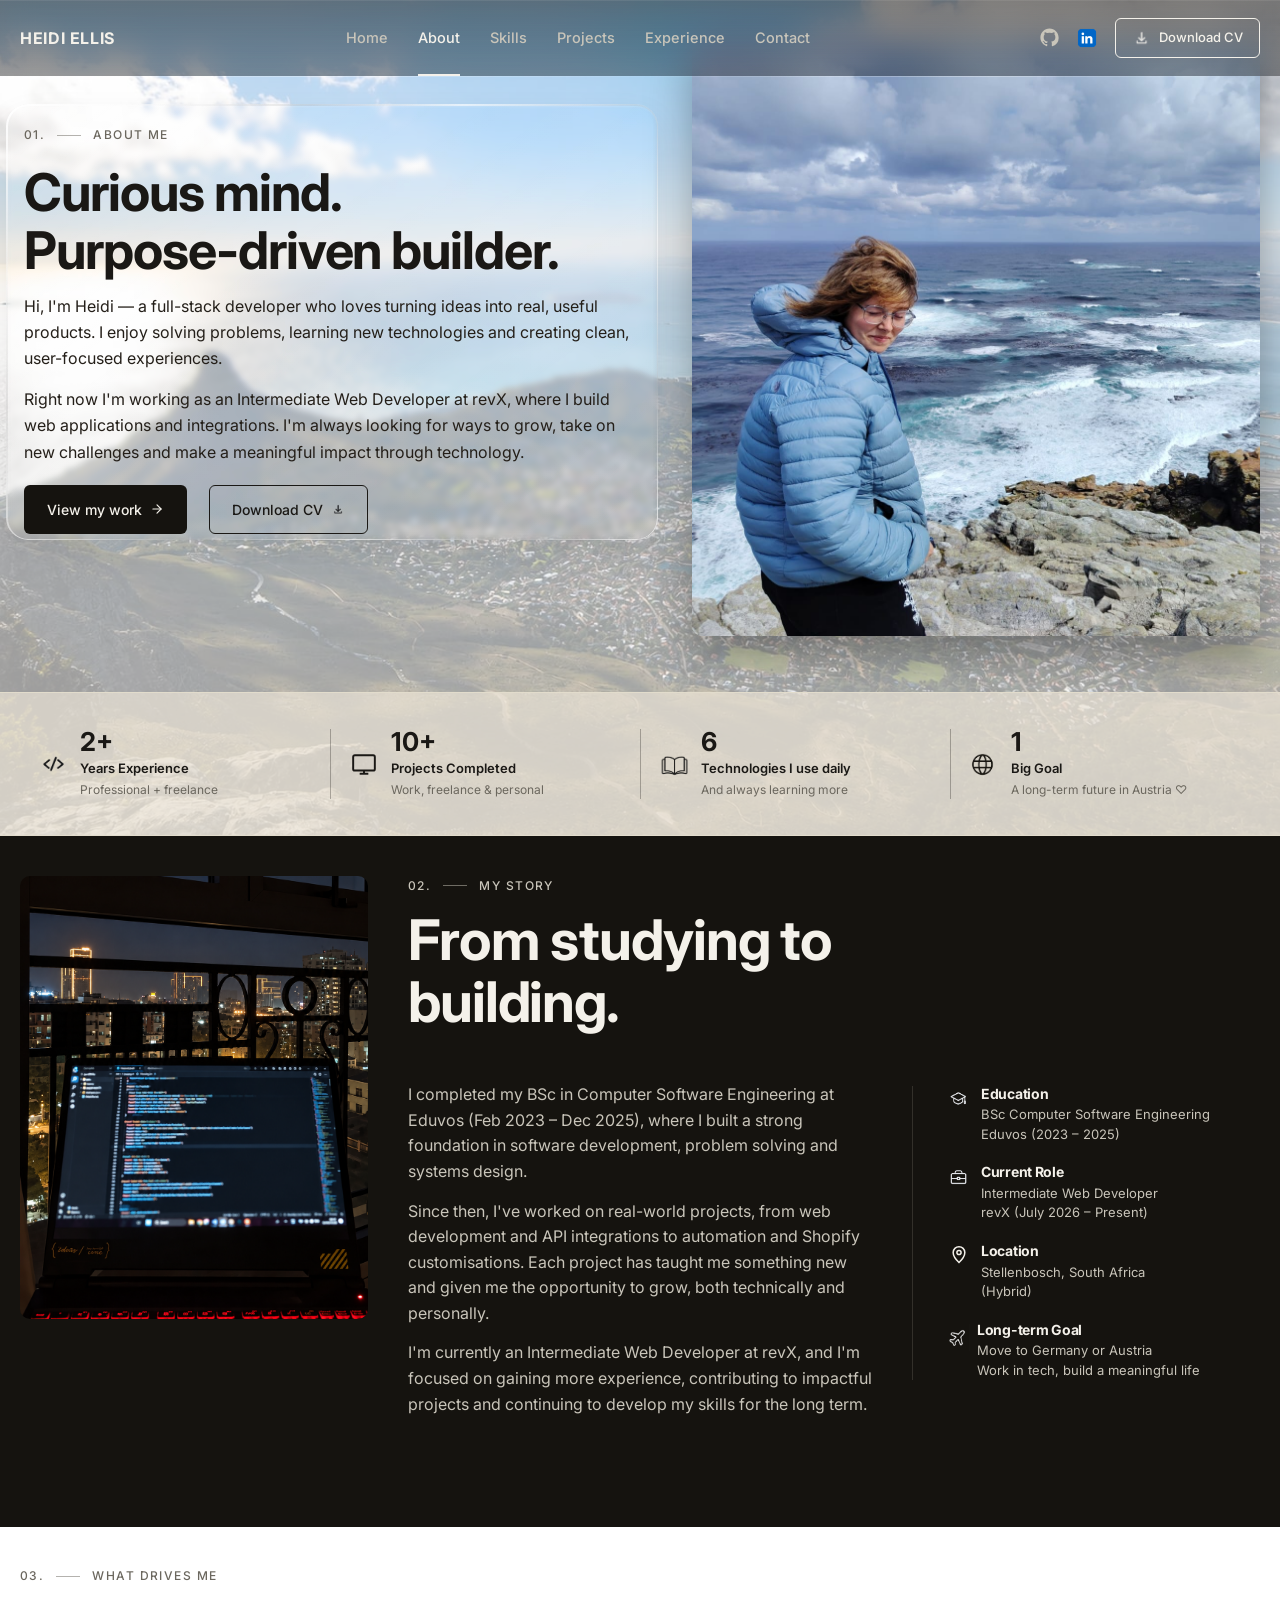
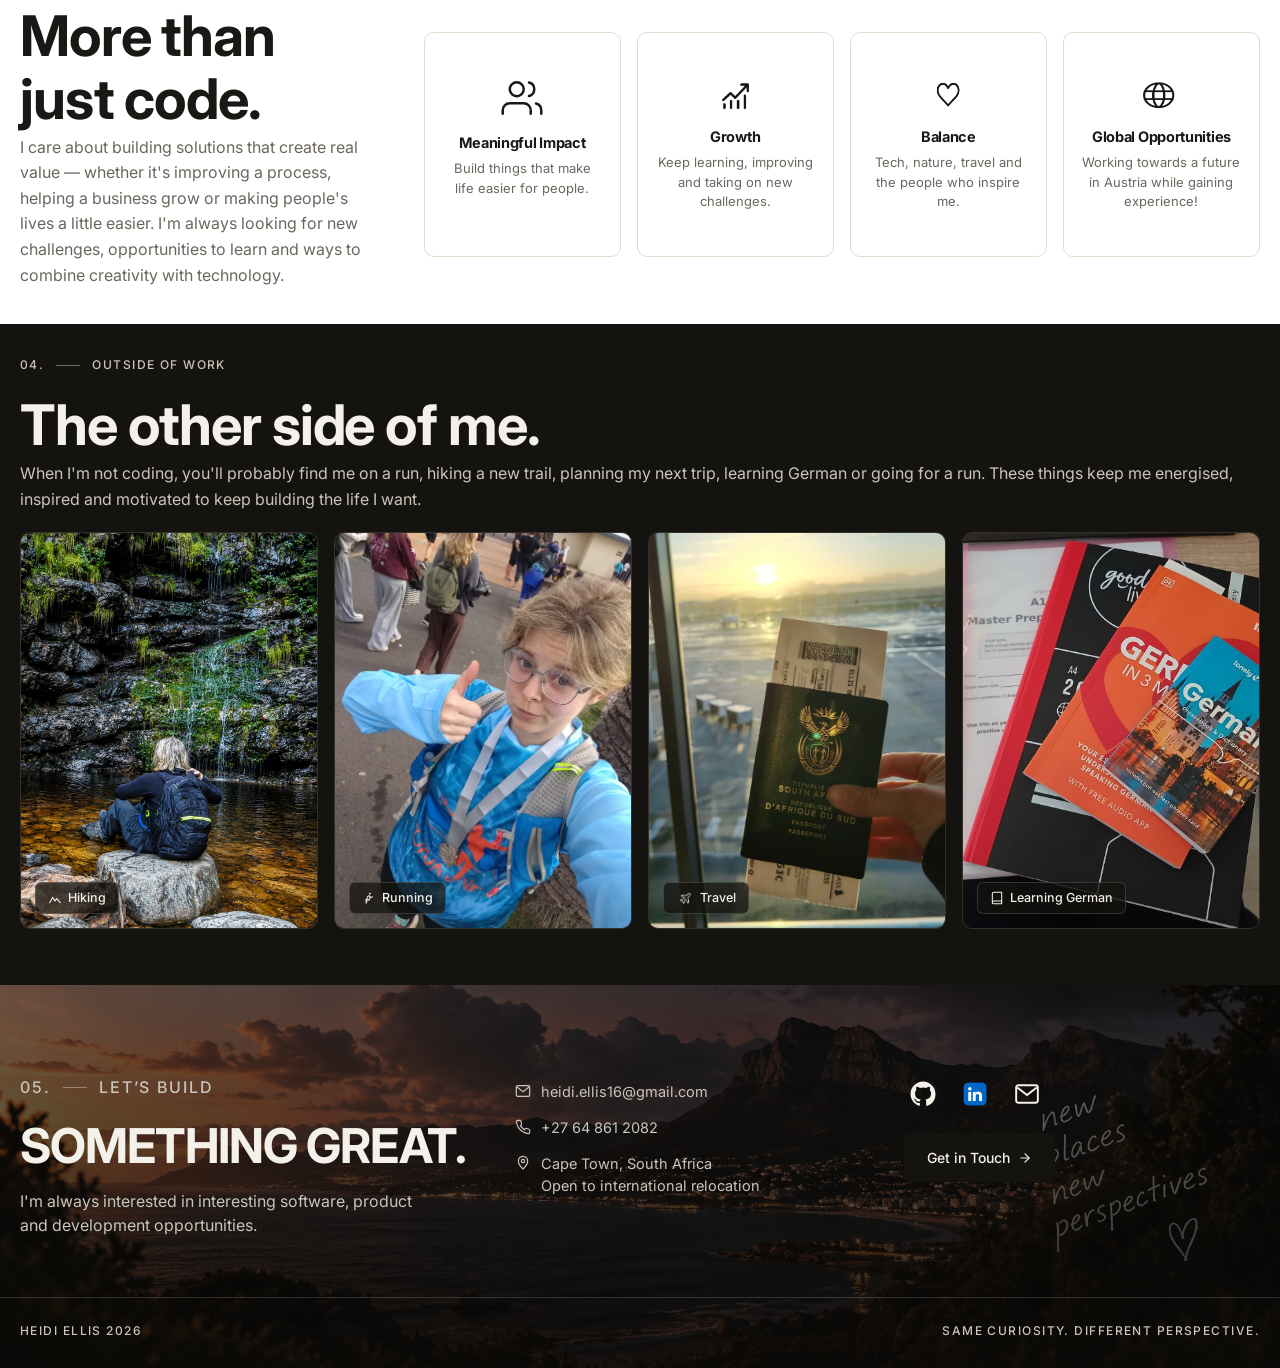
==== commit 8ecfcbdb: "added cv" ====
--- a/about.html
+++ b/about.html
@@ -32,7 +32,7 @@
       <a href="https://www.linkedin.com/in/heidi-ellis-011aa1264/" class="icon-link" aria-label="LinkedIn" target="_blank" rel="noopener">
         <img src="Assets/Images/Icons/linked in logo.webp" alt="LinkedIn" width="24" height="24" class="linkedin-icon">
       </a>
-      <a href="Assets/CV/Heidi-Ellis-CV.pdf" class="btn btn-rect-outline btn-small" download>
+      <a href="Assets/Heidi_Ellis_CV_2026.pdf" class="btn btn-rect-outline btn-small" download>
         <img src="Assets/Images/Icons/download.png" alt="" width="19" height="19" class="download-icon">
         Download CV
       </a>
@@ -67,7 +67,7 @@
               View my work
               <svg width="14" height="14" viewBox="0 0 24 24" fill="none" stroke="currentColor" stroke-width="2" stroke-linecap="round" stroke-linejoin="round"><path d="M5 12h14"/><path d="m12 5 7 7-7 7"/></svg>
             </a>
-            <a href="Assets/CV/Heidi-Ellis-CV.pdf" class="btn btn-outline-dark" download>
+            <a href="Assets/Heidi_Ellis_CV_2026.pdf" class="btn btn-outline-dark" download>
               Download CV
               <img src="Assets/Images/Icons/download.png" alt="" width="14" height="14">
             </a>
--- a/css/style.css
+++ b/css/style.css
@@ -103,9 +103,23 @@
   position: fixed;
   top: 0; left: 0; right: 0;
   z-index: 100;
-  background: rgba(21, 19, 15, 0.88);
-  backdrop-filter: blur(8px);
-  border-bottom: 1px solid rgba(255,255,255,0.06);
+  background: linear-gradient(180deg, rgba(32,29,25,0.55) 0%, rgba(20,18,15,0.42) 100%);
+  backdrop-filter: blur(16px) saturate(160%);
+  -webkit-backdrop-filter: blur(16px) saturate(160%);
+  box-shadow: inset 0 1px 0 rgba(255,255,255,0.08);
+}
+.navbar::after {
+  content: "";
+  position: absolute;
+  left: 0; right: 0; bottom: -1px;
+  height: 1px;
+  background: linear-gradient(90deg,
+    rgba(255,255,255,0) 0%,
+    rgba(255,255,255,0.3) 25%,
+    rgba(255,255,255,0.06) 50%,
+    rgba(255,255,255,0.3) 75%,
+    rgba(255,255,255,0) 100%);
+  pointer-events: none;
 }
 
 .nav-inner {
@@ -328,14 +342,38 @@
     max-width: 86vw;
     padding: 14px 16px;
     margin: 0;
-    background: linear-gradient(135deg, rgba(255,255,255,0.11) 0%, rgba(255,255,255,0.02) 45%, rgba(255,255,255,0.05) 100%);
-    backdrop-filter: blur(10px) saturate(140%);
-    -webkit-backdrop-filter: blur(10px) saturate(140%);
-    border: 1px solid rgba(255,255,255,0.18);
-    border-top-color: rgba(255,255,255,0.3);
+    background: linear-gradient(145deg, rgba(255,255,255,0.07) 0%, rgba(255,255,255,0.015) 35%, rgba(255,255,255,0.045) 70%, rgba(255,255,255,0.015) 100%);
+    backdrop-filter: blur(3px) saturate(120%);
+    -webkit-backdrop-filter: blur(3px) saturate(120%);
     border-radius: 22px;
-    box-shadow: 0 10px 40px rgba(0,0,0,0.18), inset 0 1px 1px rgba(255,255,255,0.18), inset 0 -1px 1px rgba(0,0,0,0.05);
+    box-shadow:
+      0 14px 32px rgba(0,0,0,0.2),
+      0 3px 8px rgba(0,0,0,0.1),
+      inset 0 2px 3px rgba(255,255,255,0.22),
+      inset 0 -3px 6px rgba(0,0,0,0.08),
+      inset 2px 0 4px rgba(255,255,255,0.14),
+      inset -2px 0 5px rgba(0,0,0,0.08);
     text-align: center;
+  }
+  .hero-content::before {
+    content: "";
+    position: absolute;
+    inset: 0;
+    border-radius: inherit;
+    padding: 1.5px;
+    background: linear-gradient(135deg,
+      rgba(255,255,255,0.85) 0%,
+      rgba(255,255,255,0.15) 14%,
+      rgba(255,255,255,0.02) 28%,
+      rgba(255,255,255,0.4) 42%,
+      rgba(255,255,255,0.05) 58%,
+      rgba(255,255,255,0.45) 72%,
+      rgba(255,255,255,0.05) 86%,
+      rgba(255,255,255,0.6) 100%);
+    -webkit-mask: linear-gradient(#000 0 0) content-box, linear-gradient(#000 0 0);
+    -webkit-mask-composite: xor;
+    mask-composite: exclude;
+    pointer-events: none;
   }
   .hero-content .hero-meta {
     font-size: clamp(11px, 3vw, 14px);
@@ -931,22 +969,44 @@
 
 @media (min-width: 901px) {
   .ap-hero-grid { position: relative; }
-  .ap-hero-grid::before {
+  .ap-hero-grid::before,
+  .ap-hero-grid::after {
     content: "";
     grid-column: 1;
     grid-row: 1 / 3;
+    margin: 64px -14px 96px;
+    border-radius: 22px;
+    pointer-events: none;
+  }
+  .ap-hero-grid::after {
     z-index: 0;
-    margin: 64px -14px 96px;
-    background: linear-gradient(135deg, rgba(255,255,255,0.13) 0%, rgba(255,255,255,0.03) 45%, rgba(255,255,255,0.06) 100%);
-    backdrop-filter: blur(10px) saturate(140%);
-    -webkit-backdrop-filter: blur(10px) saturate(140%);
-    border: 1px solid rgba(255,255,255,0.2);
-    border-top-color: rgba(255,255,255,0.35);
-    border-radius: 22px;
-    box-shadow: 0 10px 40px rgba(0,0,0,0.08), inset 0 1px 1px rgba(255,255,255,0.2), inset 0 -1px 1px rgba(0,0,0,0.03);
-    pointer-events: none;
-  }
-  .ap-hero-heading, .ap-hero-body { position: relative; z-index: 1; padding: 0 4px; }
+    background: linear-gradient(145deg, rgba(255,255,255,0.09) 0%, rgba(255,255,255,0.018) 35%, rgba(255,255,255,0.045) 70%, rgba(255,255,255,0.015) 100%);
+    backdrop-filter: blur(3px) saturate(120%);
+    -webkit-backdrop-filter: blur(3px) saturate(120%);
+    box-shadow:
+      0 14px 32px rgba(0,0,0,0.08),
+      inset 0 2px 3px rgba(255,255,255,0.28),
+      inset 0 -3px 6px rgba(0,0,0,0.05),
+      inset 2px 0 4px rgba(255,255,255,0.18),
+      inset -2px 0 5px rgba(0,0,0,0.04);
+  }
+  .ap-hero-grid::before {
+    z-index: 1;
+    padding: 1.5px;
+    background: linear-gradient(135deg,
+      rgba(255,255,255,0.9) 0%,
+      rgba(255,255,255,0.2) 14%,
+      rgba(120,120,120,0.15) 28%,
+      rgba(255,255,255,0.55) 42%,
+      rgba(120,120,120,0.1) 58%,
+      rgba(255,255,255,0.55) 72%,
+      rgba(120,120,120,0.1) 86%,
+      rgba(255,255,255,0.7) 100%);
+    -webkit-mask: linear-gradient(#000 0 0) content-box, linear-gradient(#000 0 0);
+    -webkit-mask-composite: xor;
+    mask-composite: exclude;
+  }
+  .ap-hero-heading, .ap-hero-body { position: relative; z-index: 2; padding: 0 4px; }
   .ap-hero-body p { color: #241f19; }
 }
 
@@ -1098,17 +1158,41 @@
   }
   .ap-hero-heading { margin-bottom: 0; }
   .ap-hero-glass {
+    position: relative;
     display: block;
     grid-area: glass;
     margin-top: 20px;
     padding: 16px;
-    background: linear-gradient(135deg, rgba(255,255,255,0.13) 0%, rgba(255,255,255,0.03) 45%, rgba(255,255,255,0.06) 100%);
-    backdrop-filter: blur(10px) saturate(140%);
-    -webkit-backdrop-filter: blur(10px) saturate(140%);
-    border: 1px solid rgba(255,255,255,0.2);
-    border-top-color: rgba(255,255,255,0.35);
+    background: linear-gradient(145deg, rgba(255,255,255,0.09) 0%, rgba(255,255,255,0.018) 35%, rgba(255,255,255,0.045) 70%, rgba(255,255,255,0.015) 100%);
+    backdrop-filter: blur(3px) saturate(120%);
+    -webkit-backdrop-filter: blur(3px) saturate(120%);
     border-radius: 22px;
-    box-shadow: 0 10px 40px rgba(0,0,0,0.08), inset 0 1px 1px rgba(255,255,255,0.2), inset 0 -1px 1px rgba(0,0,0,0.03);
+    box-shadow:
+      0 14px 32px rgba(0,0,0,0.08),
+      inset 0 2px 3px rgba(255,255,255,0.28),
+      inset 0 -3px 6px rgba(0,0,0,0.05),
+      inset 2px 0 4px rgba(255,255,255,0.18),
+      inset -2px 0 5px rgba(0,0,0,0.04);
+  }
+  .ap-hero-glass::before {
+    content: "";
+    position: absolute;
+    inset: 0;
+    border-radius: inherit;
+    padding: 1.5px;
+    background: linear-gradient(135deg,
+      rgba(255,255,255,0.9) 0%,
+      rgba(255,255,255,0.2) 14%,
+      rgba(120,120,120,0.15) 28%,
+      rgba(255,255,255,0.55) 42%,
+      rgba(120,120,120,0.1) 58%,
+      rgba(255,255,255,0.55) 72%,
+      rgba(120,120,120,0.1) 86%,
+      rgba(255,255,255,0.7) 100%);
+    -webkit-mask: linear-gradient(#000 0 0) content-box, linear-gradient(#000 0 0);
+    -webkit-mask-composite: xor;
+    mask-composite: exclude;
+    pointer-events: none;
   }
   .ap-hero-photo { max-width: 100%; aspect-ratio: 4 / 3; margin: 0 0 16px; box-shadow: none; }
   .ap-hero-body p { color: #241f19; }
@@ -1161,15 +1245,39 @@
 .skills-intro { color: var(--text-light-muted); line-height: 1.6; max-width: 52ch; margin-bottom: 0; }
 
 .skills-hero-glass {
-  padding: 28px 32px;
-  margin: -12px -16px 40px;
-  background: linear-gradient(135deg, rgba(255,255,255,0.05) 0%, rgba(255,255,255,0.008) 45%, rgba(255,255,255,0.025) 100%);
-  backdrop-filter: blur(8px) saturate(130%);
-  -webkit-backdrop-filter: blur(8px) saturate(130%);
-  border: 1px solid rgba(255,255,255,0.09);
-  border-top-color: rgba(255,255,255,0.16);
+  position: relative;
+  padding: 18px 20px;
+  margin: 0 0 40px;
+  background: linear-gradient(145deg, rgba(255,255,255,0.035) 0%, rgba(255,255,255,0.005) 35%, rgba(255,255,255,0.02) 70%, rgba(255,255,255,0.004) 100%);
+  backdrop-filter: blur(2px) saturate(115%);
+  -webkit-backdrop-filter: blur(2px) saturate(115%);
   border-radius: 22px;
-  box-shadow: inset 0 1px 1px rgba(255,255,255,0.08), inset 0 -1px 1px rgba(0,0,0,0.1), 0 10px 32px rgba(0,0,0,0.18);
+  box-shadow:
+    inset 0 2px 2px rgba(255,255,255,0.07),
+    inset 0 -2px 4px rgba(0,0,0,0.1),
+    inset 1px 0 3px rgba(255,255,255,0.06),
+    inset -1px 0 3px rgba(0,0,0,0.06),
+    0 10px 32px rgba(0,0,0,0.18);
+}
+.skills-hero-glass::before {
+  content: "";
+  position: absolute;
+  inset: 0;
+  border-radius: inherit;
+  padding: 1.2px;
+  background: linear-gradient(135deg,
+    rgba(255,255,255,0.6) 0%,
+    rgba(255,255,255,0.1) 16%,
+    rgba(120,120,120,0.08) 30%,
+    rgba(255,255,255,0.28) 44%,
+    rgba(120,120,120,0.06) 60%,
+    rgba(255,255,255,0.28) 74%,
+    rgba(120,120,120,0.06) 88%,
+    rgba(255,255,255,0.4) 100%);
+  -webkit-mask: linear-gradient(#000 0 0) content-box, linear-gradient(#000 0 0);
+  -webkit-mask-composite: xor;
+  mask-composite: exclude;
+  pointer-events: none;
 }
 
 .skills-page-grid {
@@ -1242,17 +1350,41 @@
   gap: 0;
 }
 .skill-badge-icon-img {
+  position: relative;
   width: 96px;
   height: 96px;
   flex-direction: column;
   gap: 9px;
-  background: linear-gradient(135deg, rgba(255,255,255,0.08) 0%, rgba(255,255,255,0.01) 45%, rgba(255,255,255,0.03) 100%);
-  backdrop-filter: blur(7px) saturate(130%);
-  -webkit-backdrop-filter: blur(7px) saturate(130%);
-  border: 1px solid rgba(255,255,255,0.12);
-  border-top-color: rgba(255,255,255,0.2);
-  box-shadow: inset 0 1px 1px rgba(255,255,255,0.18), inset 0 -1px 1px rgba(0,0,0,0.08), 0 6px 16px rgba(0,0,0,0.25);
+  background: linear-gradient(145deg, rgba(255,255,255,0.05) 0%, rgba(255,255,255,0.008) 35%, rgba(255,255,255,0.028) 70%, rgba(255,255,255,0.006) 100%);
+  backdrop-filter: blur(2px) saturate(115%);
+  -webkit-backdrop-filter: blur(2px) saturate(115%);
+  box-shadow:
+    inset 0 2px 2px rgba(255,255,255,0.11),
+    inset 0 -2px 4px rgba(0,0,0,0.08),
+    inset 1px 0 3px rgba(255,255,255,0.1),
+    inset -1px 0 3px rgba(0,0,0,0.06),
+    0 6px 16px rgba(0,0,0,0.25);
   padding: 14px 8px;
+}
+.skill-badge-icon-img::before {
+  content: "";
+  position: absolute;
+  inset: 0;
+  border-radius: inherit;
+  padding: 1.2px;
+  background: linear-gradient(135deg,
+    rgba(255,255,255,0.75) 0%,
+    rgba(255,255,255,0.12) 16%,
+    rgba(120,120,120,0.1) 30%,
+    rgba(255,255,255,0.35) 44%,
+    rgba(120,120,120,0.08) 60%,
+    rgba(255,255,255,0.35) 74%,
+    rgba(120,120,120,0.08) 88%,
+    rgba(255,255,255,0.5) 100%);
+  -webkit-mask: linear-gradient(#000 0 0) content-box, linear-gradient(#000 0 0);
+  -webkit-mask-composite: xor;
+  mask-composite: exclude;
+  pointer-events: none;
 }
 .skill-badge-icon-img img {
   width: 40px;
@@ -1518,10 +1650,42 @@
 }
 
 .exp-section-head {
+  position: relative;
   display: flex;
   align-items: center;
   gap: 14px;
   margin-bottom: 24px;
+  padding: 14px 16px;
+  background: linear-gradient(145deg, rgba(255,255,255,0.07) 0%, rgba(255,255,255,0.012) 35%, rgba(255,255,255,0.04) 70%, rgba(255,255,255,0.008) 100%);
+  backdrop-filter: blur(4px) saturate(130%);
+  -webkit-backdrop-filter: blur(4px) saturate(130%);
+  border-radius: var(--radius);
+  box-shadow:
+    inset 0 2px 2px rgba(255,255,255,0.14),
+    inset 0 -2px 4px rgba(0,0,0,0.15),
+    inset 1px 0 3px rgba(255,255,255,0.06),
+    inset -1px 0 3px rgba(0,0,0,0.1),
+    0 8px 20px rgba(0,0,0,0.3);
+}
+.exp-section-head::before {
+  content: "";
+  position: absolute;
+  inset: 0;
+  border-radius: inherit;
+  padding: 1.2px;
+  background: linear-gradient(135deg,
+    rgba(255,255,255,0.6) 0%,
+    rgba(255,255,255,0.1) 16%,
+    rgba(120,120,120,0.08) 30%,
+    rgba(255,255,255,0.28) 44%,
+    rgba(120,120,120,0.06) 60%,
+    rgba(255,255,255,0.28) 74%,
+    rgba(120,120,120,0.06) 88%,
+    rgba(255,255,255,0.4) 100%);
+  -webkit-mask: linear-gradient(#000 0 0) content-box, linear-gradient(#000 0 0);
+  -webkit-mask-composite: xor;
+  mask-composite: exclude;
+  pointer-events: none;
 }
 .exp-section-head:not(:first-child) { margin-top: 48px; }
 .exp-section-icon {
@@ -1799,10 +1963,38 @@
 }
 
 .exp-cta-card {
-  background: rgba(232,173,131,0.08);
-  border: 1px solid rgba(232,173,131,0.25);
+  position: relative;
+  background: linear-gradient(145deg, rgba(232,173,131,0.14) 0%, rgba(255,255,255,0.02) 35%, rgba(232,173,131,0.08) 70%, rgba(255,255,255,0.015) 100%);
+  backdrop-filter: blur(4px) saturate(140%);
+  -webkit-backdrop-filter: blur(4px) saturate(140%);
   border-radius: var(--radius);
+  box-shadow:
+    inset 0 2px 2px rgba(255,255,255,0.14),
+    inset 0 -2px 4px rgba(0,0,0,0.15),
+    inset 1px 0 3px rgba(255,255,255,0.06),
+    inset -1px 0 3px rgba(0,0,0,0.1),
+    0 8px 20px rgba(0,0,0,0.25);
   padding: 24px;
+}
+.exp-cta-card::before {
+  content: "";
+  position: absolute;
+  inset: 0;
+  border-radius: inherit;
+  padding: 1.2px;
+  background: linear-gradient(135deg,
+    rgba(232,173,131,0.6) 0%,
+    rgba(232,173,131,0.15) 16%,
+    rgba(120,120,120,0.08) 30%,
+    rgba(232,173,131,0.35) 44%,
+    rgba(120,120,120,0.06) 60%,
+    rgba(232,173,131,0.35) 74%,
+    rgba(120,120,120,0.06) 88%,
+    rgba(232,173,131,0.5) 100%);
+  -webkit-mask: linear-gradient(#000 0 0) content-box, linear-gradient(#000 0 0);
+  -webkit-mask-composite: xor;
+  mask-composite: exclude;
+  pointer-events: none;
 }
 .exp-cta-icon {
   width: 38px; height: 38px;
@@ -1828,12 +2020,6 @@
   .exp-role { grid-template-columns: 1fr; }
   .exp-role-date { padding-top: 0; }
   .exp-role-card { flex-direction: column; }
-
-  .exp-section-head {
-    background: rgba(10,9,8,0.72);
-    border-radius: var(--radius);
-    padding: 14px 16px;
-  }
 
   .exp-degree-actions { display: flex; }
   .exp-degree-card { display: none; }
@@ -1981,9 +2167,40 @@
 .contact-page-content {
   position: relative;
   z-index: 1;
-  max-width: 500px;
-  margin-left: clamp(80px, 35vw, 500px);
+  max-width: 620px;
+  margin-left: clamp(60px, 22vw, 320px);
   margin-right: 20px;
+  padding: 30px 40px;
+  background: linear-gradient(145deg, rgba(255,255,255,0.16) 0%, rgba(255,255,255,0.04) 35%, rgba(255,255,255,0.1) 70%, rgba(255,255,255,0.03) 100%);
+  backdrop-filter: blur(6px) saturate(140%);
+  -webkit-backdrop-filter: blur(6px) saturate(140%);
+  border-radius: 22px;
+  box-shadow:
+    0 14px 32px rgba(0,0,0,0.12),
+    inset 0 2px 3px rgba(255,255,255,0.4),
+    inset 0 -3px 6px rgba(0,0,0,0.04),
+    inset 2px 0 4px rgba(255,255,255,0.15),
+    inset -2px 0 5px rgba(0,0,0,0.03);
+}
+.contact-page-content::before {
+  content: "";
+  position: absolute;
+  inset: 0;
+  border-radius: inherit;
+  padding: 1.5px;
+  background: linear-gradient(135deg,
+    rgba(255,255,255,0.9) 0%,
+    rgba(255,255,255,0.2) 14%,
+    rgba(120,120,120,0.15) 28%,
+    rgba(255,255,255,0.55) 42%,
+    rgba(120,120,120,0.1) 58%,
+    rgba(255,255,255,0.55) 72%,
+    rgba(120,120,120,0.1) 86%,
+    rgba(255,255,255,0.7) 100%);
+  -webkit-mask: linear-gradient(#000 0 0) content-box, linear-gradient(#000 0 0);
+  -webkit-mask-composite: xor;
+  mask-composite: exclude;
+  pointer-events: none;
 }
 .contact-page-content { --contact-muted: #4a4539; }
 
@@ -2015,7 +2232,7 @@
 .contact-info-grid {
   display: grid;
   grid-template-columns: 1fr 1fr;
-  gap: 22px 24px;
+  gap: 26px 48px;
   margin-bottom: 32px;
 }
 .contact-info-item {
@@ -2098,9 +2315,40 @@
   .contact-page-bg { height: max(100vh, 780px); }
   .contact-page-bg img { object-position: center top; }
   .contact-page-content {
-    max-width: none;
-    margin: 0;
-    padding: 0 20px 0 122px;
+    position: relative;
+    max-width: 380px;
+    margin: 0 auto;
+    padding: 22px 20px;
+    background: linear-gradient(145deg, rgba(255,255,255,0.16) 0%, rgba(255,255,255,0.04) 35%, rgba(255,255,255,0.1) 70%, rgba(255,255,255,0.03) 100%);
+    backdrop-filter: blur(6px) saturate(140%);
+    -webkit-backdrop-filter: blur(6px) saturate(140%);
+    border-radius: 22px;
+    box-shadow:
+      0 14px 32px rgba(0,0,0,0.14),
+      inset 0 2px 3px rgba(255,255,255,0.4),
+      inset 0 -3px 6px rgba(0,0,0,0.05),
+      inset 2px 0 4px rgba(255,255,255,0.15),
+      inset -2px 0 5px rgba(0,0,0,0.04);
+  }
+  .contact-page-content::before {
+    content: "";
+    position: absolute;
+    inset: 0;
+    border-radius: inherit;
+    padding: 1.5px;
+    background: linear-gradient(135deg,
+      rgba(255,255,255,0.9) 0%,
+      rgba(255,255,255,0.2) 14%,
+      rgba(120,120,120,0.15) 28%,
+      rgba(255,255,255,0.55) 42%,
+      rgba(120,120,120,0.1) 58%,
+      rgba(255,255,255,0.55) 72%,
+      rgba(120,120,120,0.1) 86%,
+      rgba(255,255,255,0.7) 100%);
+    -webkit-mask: linear-gradient(#000 0 0) content-box, linear-gradient(#000 0 0);
+    -webkit-mask-composite: xor;
+    mask-composite: exclude;
+    pointer-events: none;
   }
   .contact-info-grid { grid-template-columns: 1fr 1fr; gap: 14px 24px; }
   .contact-info-social-stack {
@@ -2115,7 +2363,7 @@
   .contact-info-arrow { margin-left: 6px; }
 }
 @media (max-width: 480px) {
-  .contact-page-content { margin-top: 0; padding-left: 94px; }
+  .contact-page-content { margin-top: 0; max-width: none; margin-left: 16px; margin-right: 16px; }
   .contact-info-grid { grid-template-columns: 1fr; gap: 16px; }
 }
 
